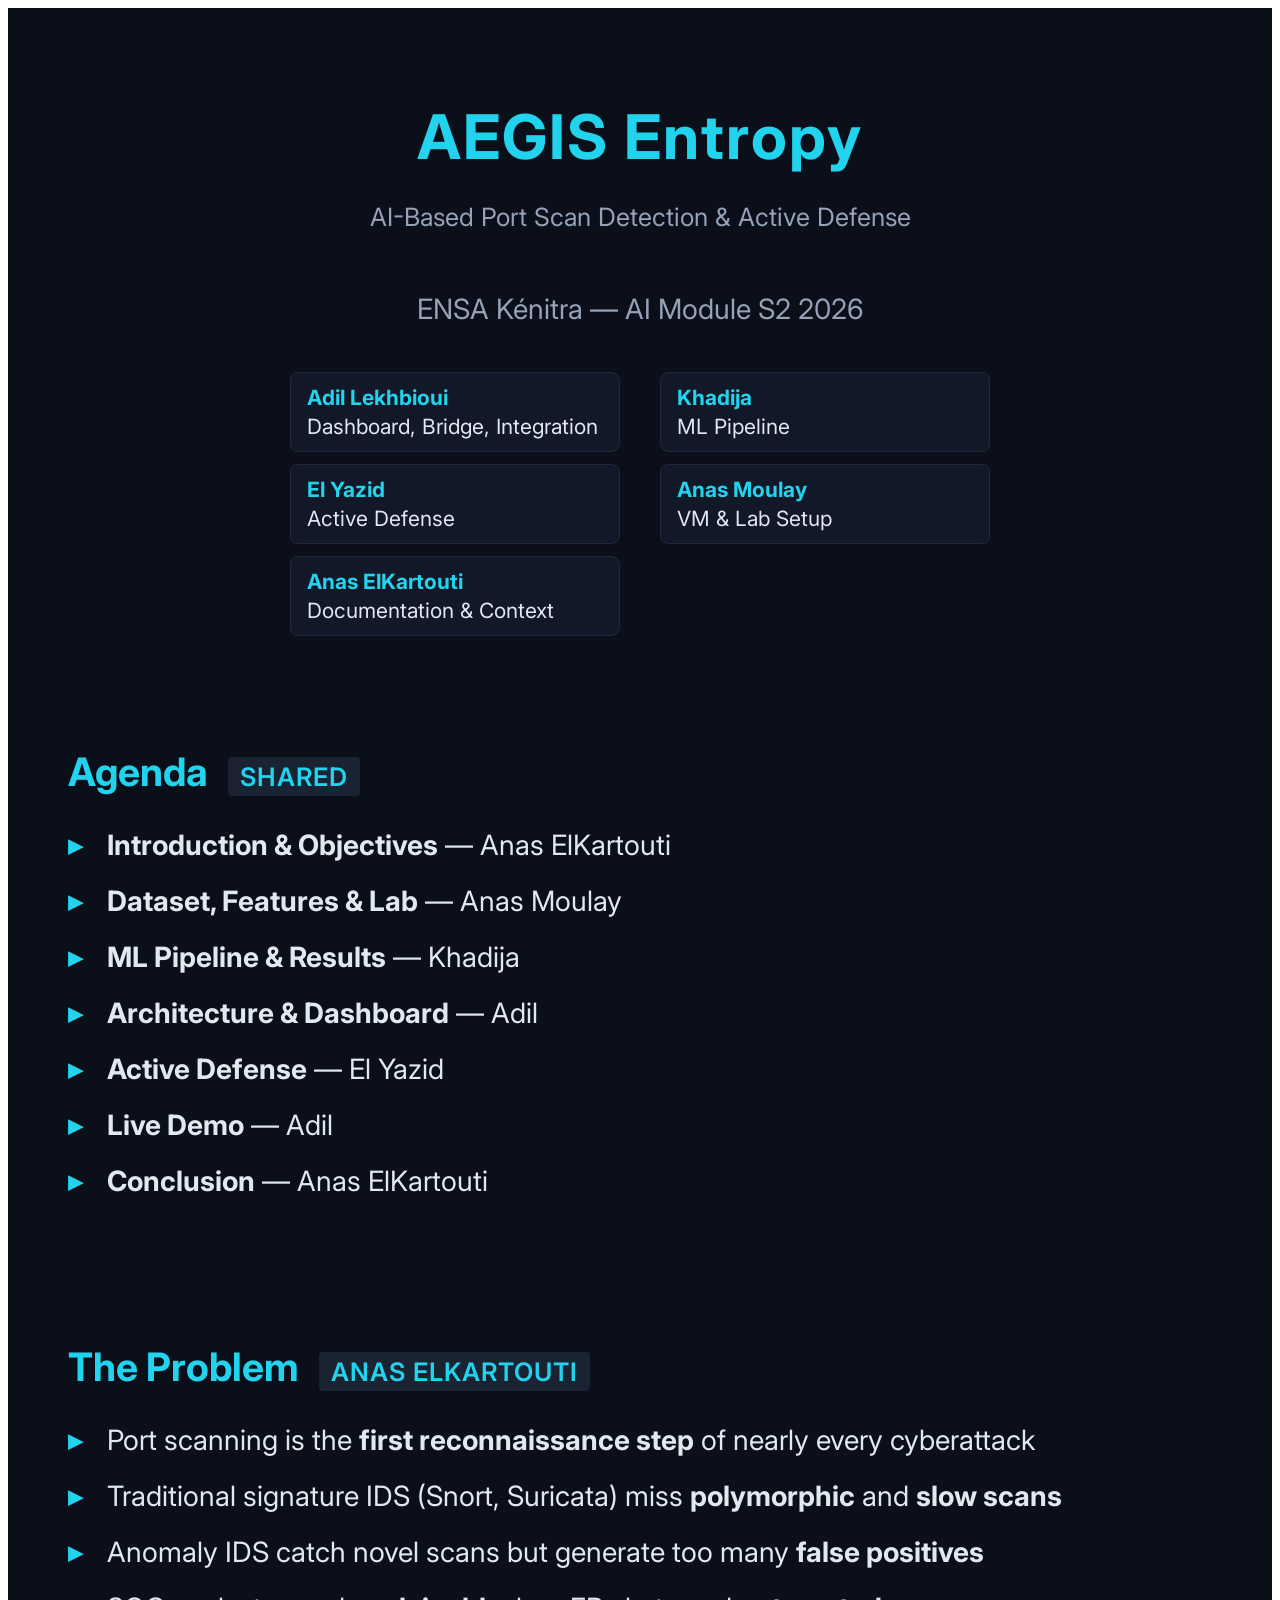
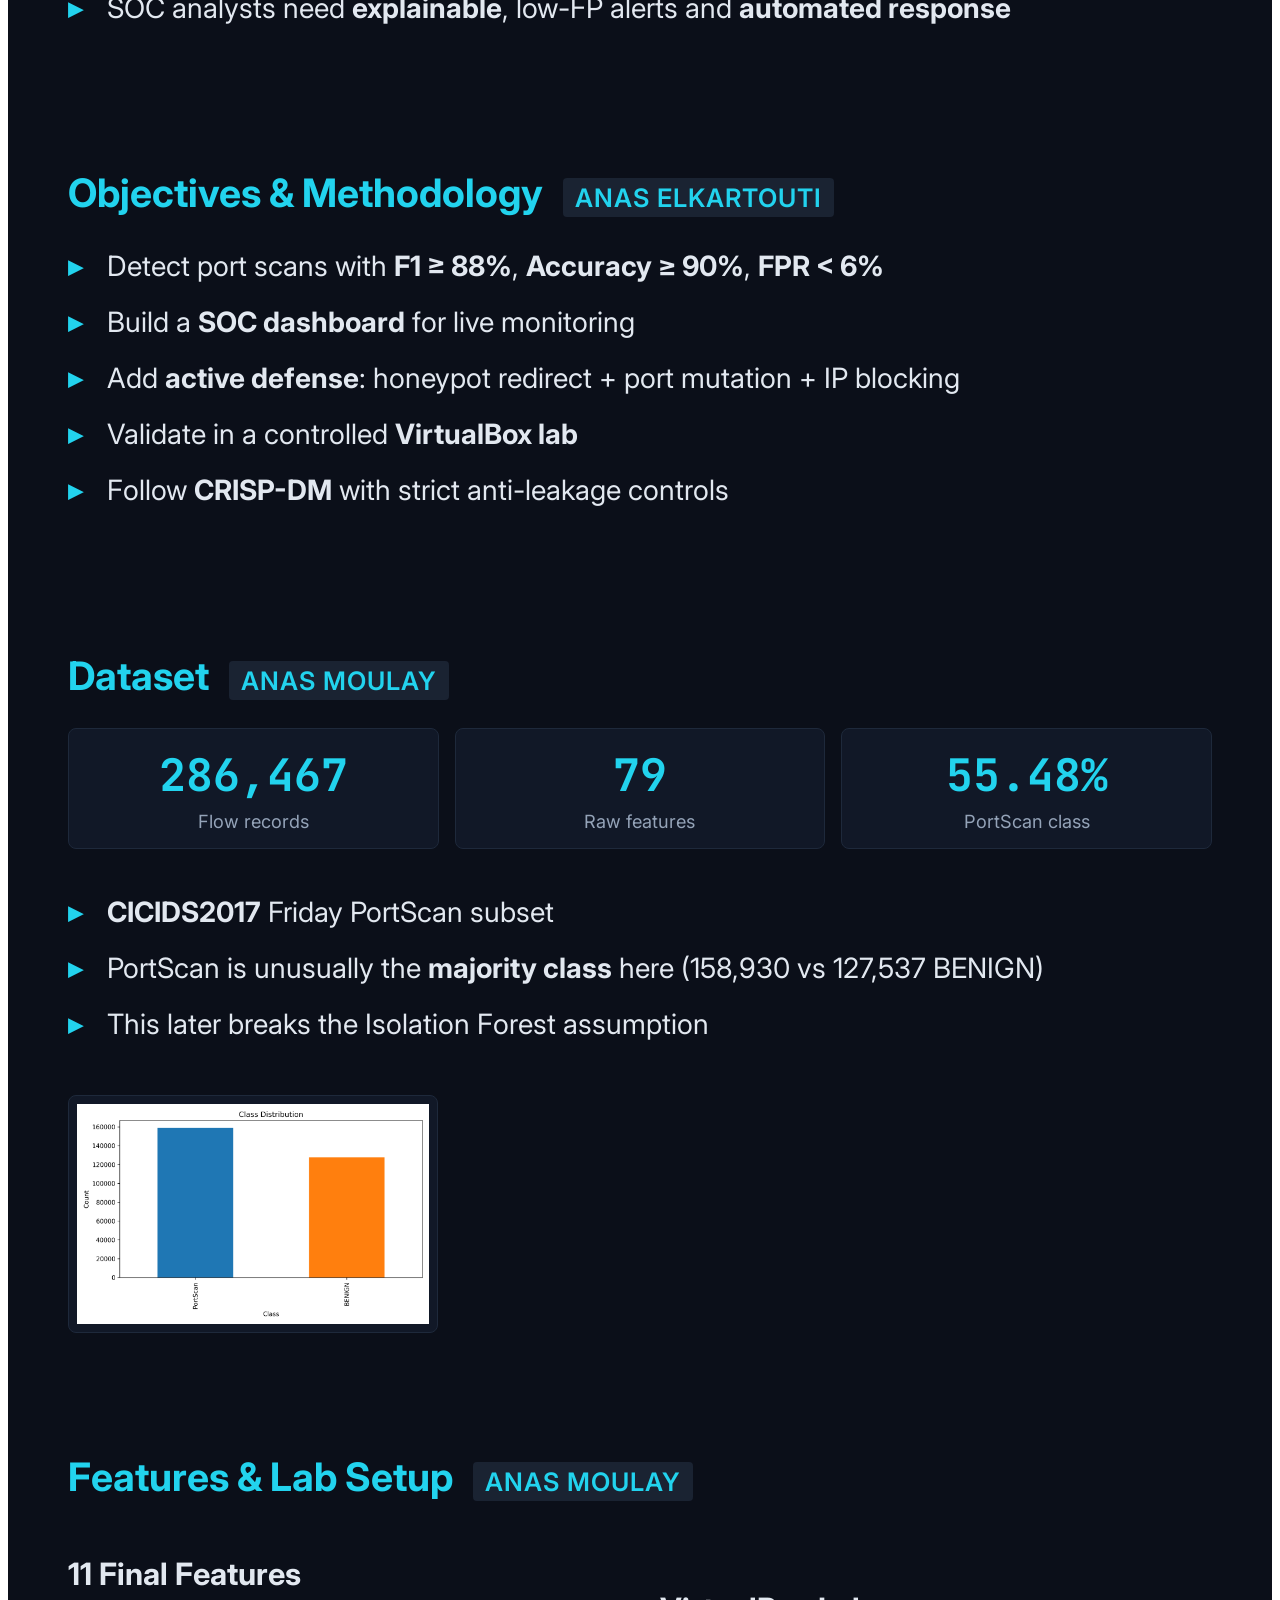
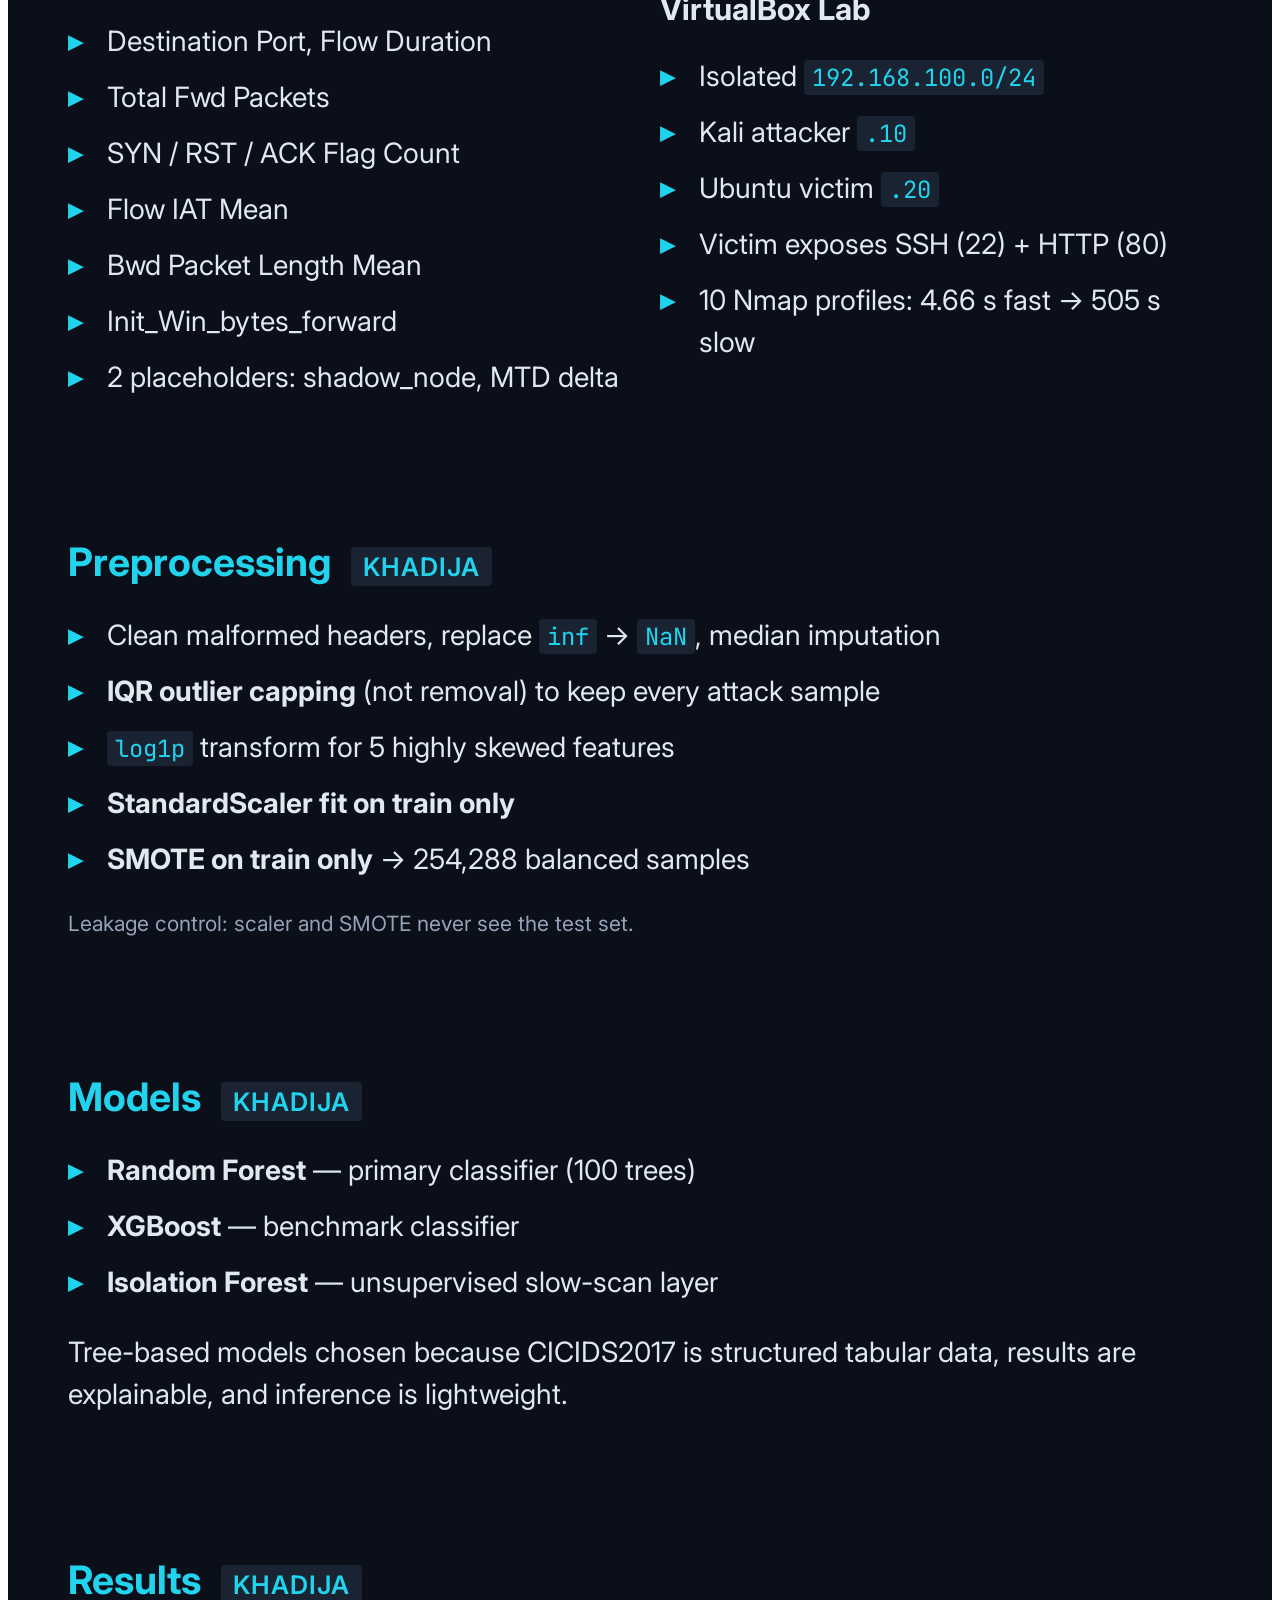
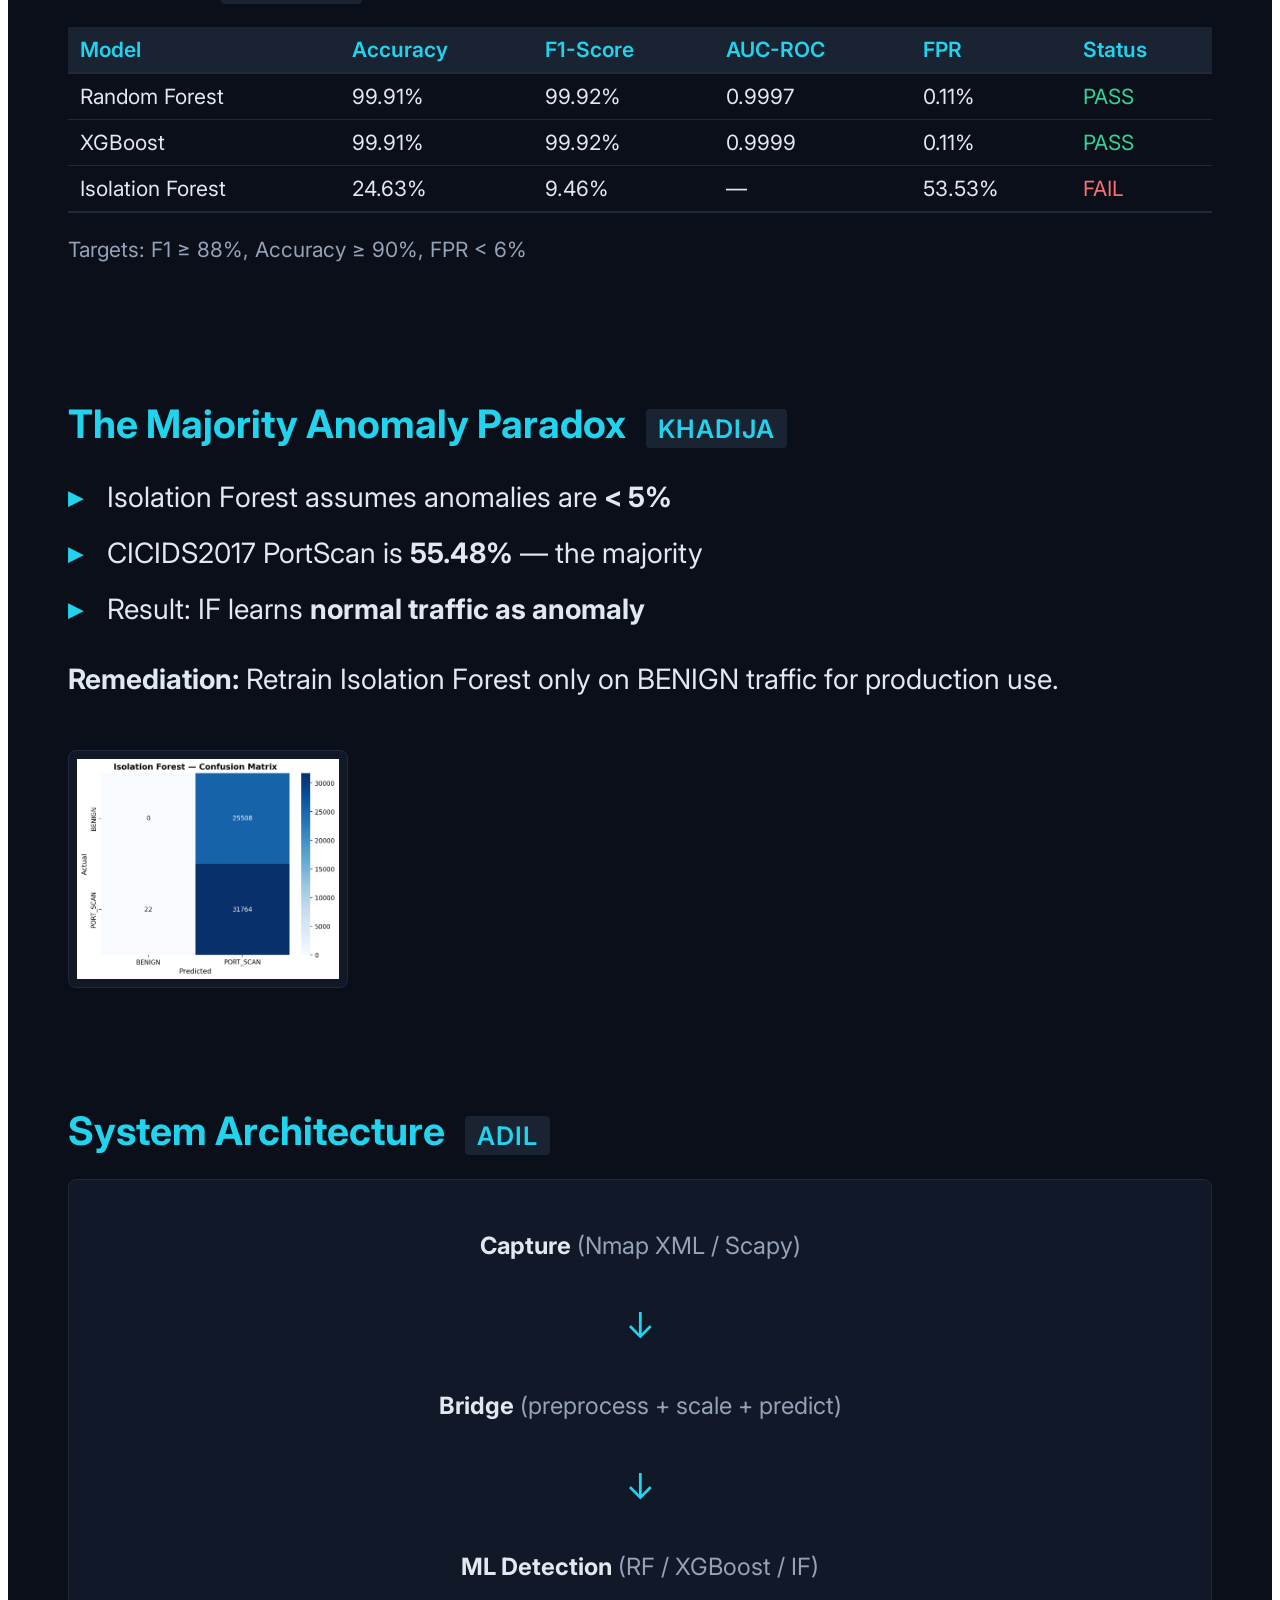
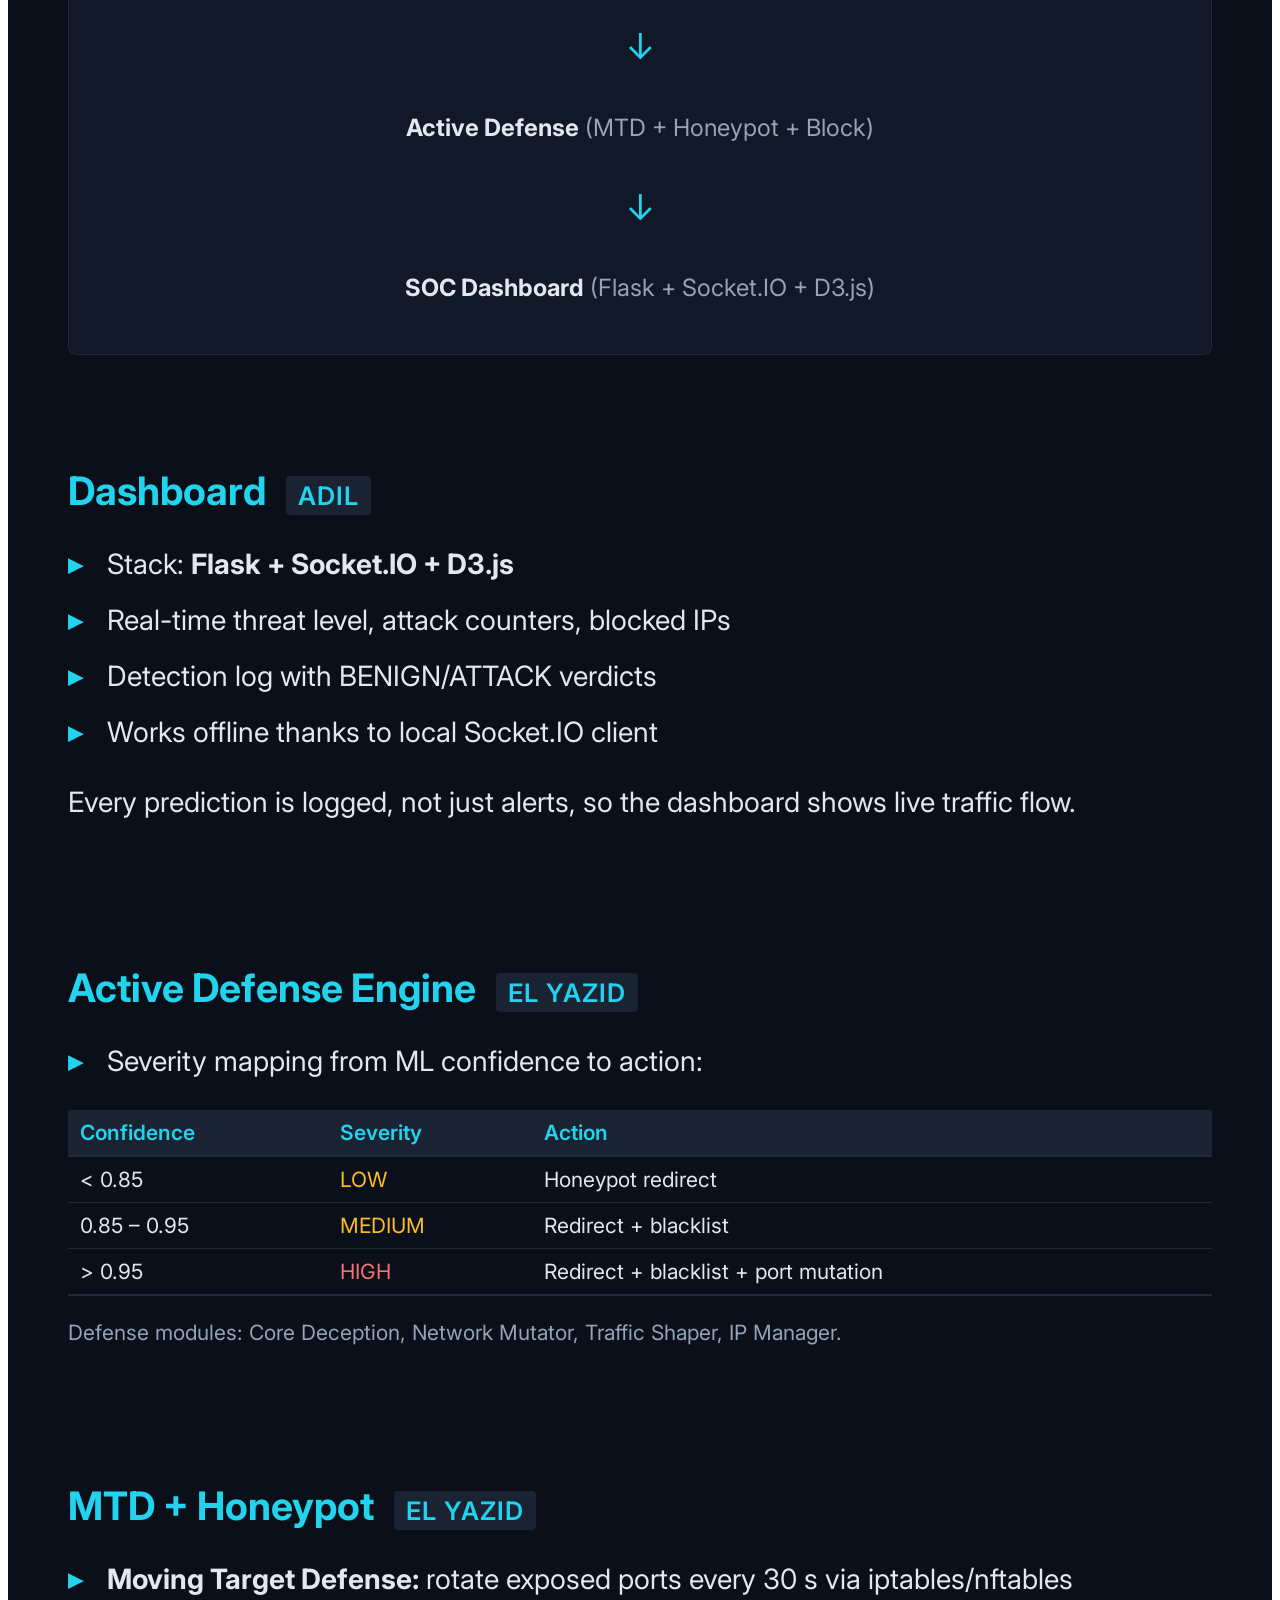
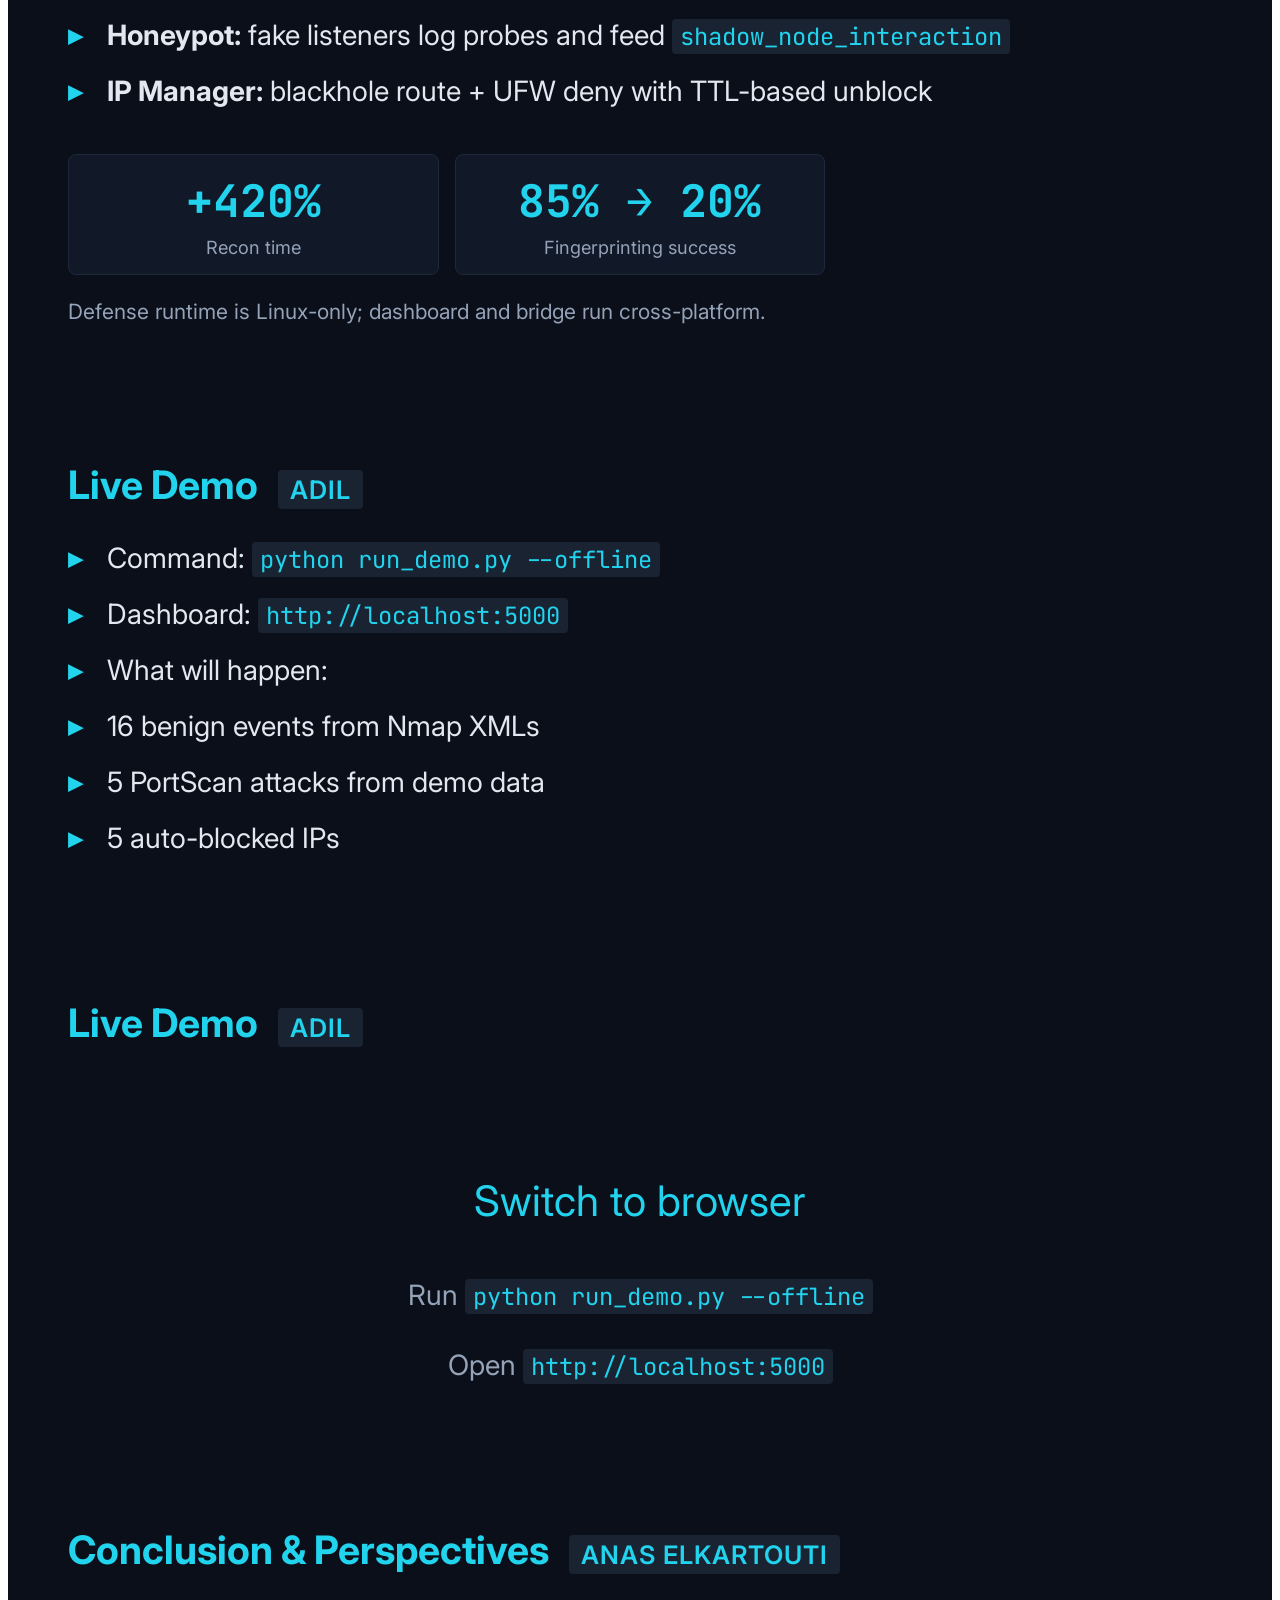
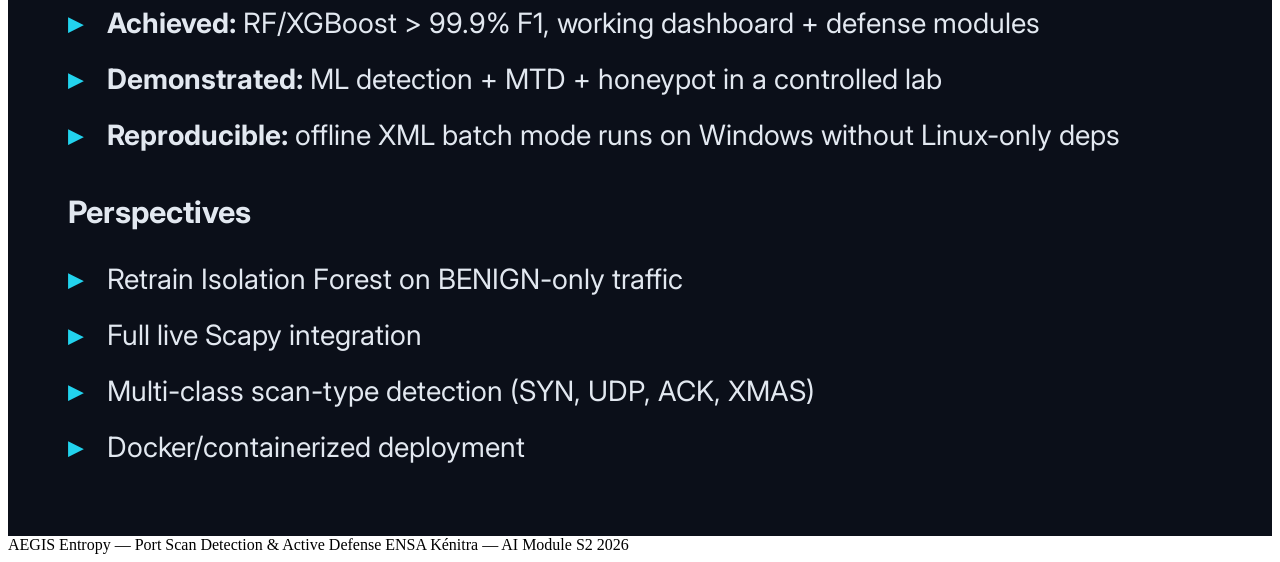
==== docs/presentation/index.html @ 8c2e57a9 "Add Reveal.js presentation deck: 17 slides, SOC theme, live demo placeholder" ====
<!DOCTYPE html>
<html lang="en">
<head>
    <meta charset="UTF-8">
    <meta name="viewport" content="width=device-width, initial-scale=1.0">
    <title>AEGIS Entropy — Presentation</title>
    <link rel="preconnect" href="https://fonts.googleapis.com">
    <link href="https://fonts.googleapis.com/css2?family=Inter:wght@300;400;500;600;700&family=JetBrains+Mono:wght@400;500;700&display=swap" rel="stylesheet">
    <link rel="stylesheet" href="css/reveal.css">
    <link rel="stylesheet" href="css/custom.css">
</head>
<body>
    <div class="reveal">
        <div class="slides">

            <!-- Slide 1: Title -->
            <section class="title-slide">
                <h1>AEGIS Entropy</h1>
                <p class="subtitle">AI-Based Port Scan Detection & Active Defense</p>
                <p class="muted">ENSA Kénitra — AI Module S2 2026</p>
                <div class="team" style="margin-top: 2em;">
                    <div><strong>Adil Lekhbioui</strong>Dashboard, Bridge, Integration</div>
                    <div><strong>Khadija</strong>ML Pipeline</div>
                    <div><strong>El Yazid</strong>Active Defense</div>
                    <div><strong>Anas Moulay</strong>VM & Lab Setup</div>
                    <div><strong>Anas ElKartouti</strong>Documentation & Context</div>
                </div>
            </section>

            <!-- Slide 2: Agenda -->
            <section>
                <h2>Agenda <span class="role-tag">Shared</span></h2>
                <ul>
                    <li><strong>Introduction & Objectives</strong> — Anas ElKartouti</li>
                    <li><strong>Dataset, Features & Lab</strong> — Anas Moulay</li>
                    <li><strong>ML Pipeline & Results</strong> — Khadija</li>
                    <li><strong>Architecture & Dashboard</strong> — Adil</li>
                    <li><strong>Active Defense</strong> — El Yazid</li>
                    <li><strong>Live Demo</strong> — Adil</li>
                    <li><strong>Conclusion</strong> — Anas ElKartouti</li>
                </ul>
            </section>

            <!-- Slide 3: The Problem -->
            <section>
                <h2>The Problem <span class="role-tag">Anas ElKartouti</span></h2>
                <ul>
                    <li>Port scanning is the <strong>first reconnaissance step</strong> of nearly every cyberattack</li>
                    <li>Traditional signature IDS (Snort, Suricata) miss <strong>polymorphic</strong> and <strong>slow scans</strong></li>
                    <li>Anomaly IDS catch novel scans but generate too many <strong>false positives</strong></li>
                    <li>SOC analysts need <strong>explainable</strong>, low-FP alerts and <strong>automated response</strong></li>
                </ul>
            </section>

            <!-- Slide 4: Objectives & Methodology -->
            <section>
                <h2>Objectives & Methodology <span class="role-tag">Anas ElKartouti</span></h2>
                <ul>
                    <li>Detect port scans with <strong>F1 ≥ 88%</strong>, <strong>Accuracy ≥ 90%</strong>, <strong>FPR < 6%</strong></li>
                    <li>Build a <strong>SOC dashboard</strong> for live monitoring</li>
                    <li>Add <strong>active defense</strong>: honeypot redirect + port mutation + IP blocking</li>
                    <li>Validate in a controlled <strong>VirtualBox lab</strong></li>
                    <li>Follow <strong>CRISP-DM</strong> with strict anti-leakage controls</li>
                </ul>
            </section>

            <!-- Slide 5: Dataset -->
            <section>
                <h2>Dataset <span class="role-tag">Anas Moulay</span></h2>
                <div class="metric-row">
                    <div class="metric"><div class="value">286,467</div><div class="label">Flow records</div></div>
                    <div class="metric"><div class="value">79</div><div class="label">Raw features</div></div>
                    <div class="metric"><div class="value">55.48%</div><div class="label">PortScan class</div></div>
                </div>
                <ul style="margin-top: 1.5em;">
                    <li><strong>CICIDS2017</strong> Friday PortScan subset</li>
                    <li>PortScan is unusually the <strong>majority class</strong> here (158,930 vs 127,537 BENIGN)</li>
                    <li>This later breaks the Isolation Forest assumption</li>
                </ul>
                <img src="assets/class_distribution.png" alt="Class distribution" style="margin-top: 0.8em; max-height: 220px;">
            </section>

            <!-- Slide 6: Features & Lab -->
            <section>
                <h2>Features & Lab Setup <span class="role-tag">Anas Moulay</span></h2>
                <div class="two-col">
                    <div>
                        <h3>11 Final Features</h3>
                        <ul>
                            <li>Destination Port, Flow Duration</li>
                            <li>Total Fwd Packets</li>
                            <li>SYN / RST / ACK Flag Count</li>
                            <li>Flow IAT Mean</li>
                            <li>Bwd Packet Length Mean</li>
                            <li>Init_Win_bytes_forward</li>
                            <li>2 placeholders: shadow_node, MTD delta</li>
                        </ul>
                    </div>
                    <div>
                        <h3>VirtualBox Lab</h3>
                        <ul>
                            <li>Isolated <code>192.168.100.0/24</code></li>
                            <li>Kali attacker <code>.10</code></li>
                            <li>Ubuntu victim <code>.20</code></li>
                            <li>Victim exposes SSH (22) + HTTP (80)</li>
                            <li>10 Nmap profiles: 4.66 s fast → 505 s slow</li>
                        </ul>
                    </div>
                </div>
            </section>

            <!-- Slide 7: Preprocessing -->
            <section>
                <h2>Preprocessing <span class="role-tag">Khadija</span></h2>
                <ul>
                    <li>Clean malformed headers, replace <code>inf</code> → <code>NaN</code>, median imputation</li>
                    <li><strong>IQR outlier capping</strong> (not removal) to keep every attack sample</li>
                    <li><code>log1p</code> transform for 5 highly skewed features</li>
                    <li><strong>StandardScaler fit on train only</strong></li>
                    <li><strong>SMOTE on train only</strong> → 254,288 balanced samples</li>
                </ul>
                <p class="muted small" style="margin-top: 1em;">Leakage control: scaler and SMOTE never see the test set.</p>
            </section>

            <!-- Slide 8: Models -->
            <section>
                <h2>Models <span class="role-tag">Khadija</span></h2>
                <ul>
                    <li><strong>Random Forest</strong> — primary classifier (100 trees)</li>
                    <li><strong>XGBoost</strong> — benchmark classifier</li>
                    <li><strong>Isolation Forest</strong> — unsupervised slow-scan layer</li>
                </ul>
                <p style="margin-top: 1em;">Tree-based models chosen because CICIDS2017 is structured tabular data, results are explainable, and inference is lightweight.</p>
            </section>

            <!-- Slide 9: Results -->
            <section>
                <h2>Results <span class="role-tag">Khadija</span></h2>
                <table>
                    <thead>
                        <tr><th>Model</th><th>Accuracy</th><th>F1-Score</th><th>AUC-ROC</th><th>FPR</th><th>Status</th></tr>
                    </thead>
                    <tbody>
                        <tr><td>Random Forest</td><td>99.91%</td><td>99.92%</td><td>0.9997</td><td>0.11%</td><td class="success">PASS</td></tr>
                        <tr><td>XGBoost</td><td>99.91%</td><td>99.92%</td><td>0.9999</td><td>0.11%</td><td class="success">PASS</td></tr>
                        <tr><td>Isolation Forest</td><td>24.63%</td><td>9.46%</td><td>—</td><td>53.53%</td><td class="danger">FAIL</td></tr>
                    </tbody>
                </table>
                <p class="small muted" style="margin-top: 1em;">Targets: F1 ≥ 88%, Accuracy ≥ 90%, FPR < 6%</p>
            </section>

            <!-- Slide 10: Majority Anomaly Paradox -->
            <section>
                <h2>The Majority Anomaly Paradox <span class="role-tag">Khadija</span></h2>
                <ul>
                    <li>Isolation Forest assumes anomalies are <strong>&lt; 5%</strong></li>
                    <li>CICIDS2017 PortScan is <strong>55.48%</strong> — the majority</li>
                    <li>Result: IF learns <strong>normal traffic as anomaly</strong></li>
                </ul>
                <p style="margin-top: 1em;"><strong>Remediation:</strong> Retrain Isolation Forest only on BENIGN traffic for production use.</p>
                <img src="assets/confusion_matrix_isolation_forest.png" alt="Isolation Forest confusion matrix" style="margin-top: 0.8em; max-height: 220px;">
            </section>

            <!-- Slide 11: System Architecture -->
            <section>
                <h2>System Architecture <span class="role-tag">Adil</span></h2>
                <div style="background: var(--surface); border: 1px solid var(--border); border-radius: 8px; padding: 24px; text-align: center; font-size: 0.85em;">
                    <p><strong>Capture</strong> <span class="muted">(Nmap XML / Scapy)</span></p>
                    <p style="font-size: 1.5em; color: var(--cyan);">↓</p>
                    <p><strong>Bridge</strong> <span class="muted">(preprocess + scale + predict)</span></p>
                    <p style="font-size: 1.5em; color: var(--cyan);">↓</p>
                    <p><strong>ML Detection</strong> <span class="muted">(RF / XGBoost / IF)</span></p>
                    <p style="font-size: 1.5em; color: var(--cyan);">↓</p>
                    <p><strong>Active Defense</strong> <span class="muted">(MTD + Honeypot + Block)</span></p>
                    <p style="font-size: 1.5em; color: var(--cyan);">↓</p>
                    <p><strong>SOC Dashboard</strong> <span class="muted">(Flask + Socket.IO + D3.js)</span></p>
                </div>
            </section>

            <!-- Slide 12: Dashboard -->
            <section>
                <h2>Dashboard <span class="role-tag">Adil</span></h2>
                <ul>
                    <li>Stack: <strong>Flask + Socket.IO + D3.js</strong></li>
                    <li>Real-time threat level, attack counters, blocked IPs</li>
                    <li>Detection log with BENIGN/ATTACK verdicts</li>
                    <li>Works offline thanks to local Socket.IO client</li>
                </ul>
                <p style="margin-top: 1em;">Every prediction is logged, not just alerts, so the dashboard shows live traffic flow.</p>
            </section>

            <!-- Slide 13: Active Defense -->
            <section>
                <h2>Active Defense Engine <span class="role-tag">El Yazid</span></h2>
                <ul>
                    <li>Severity mapping from ML confidence to action:</li>
                </ul>
                <table>
                    <thead>
                        <tr><th>Confidence</th><th>Severity</th><th>Action</th></tr>
                    </thead>
                    <tbody>
                        <tr><td>&lt; 0.85</td><td class="warning">LOW</td><td>Honeypot redirect</td></tr>
                        <tr><td>0.85 – 0.95</td><td class="warning">MEDIUM</td><td>Redirect + blacklist</td></tr>
                        <tr><td>&gt; 0.95</td><td class="danger">HIGH</td><td>Redirect + blacklist + port mutation</td></tr>
                    </tbody>
                </table>
                <p class="small muted" style="margin-top: 1em;">Defense modules: Core Deception, Network Mutator, Traffic Shaper, IP Manager.</p>
            </section>

            <!-- Slide 14: MTD + Honeypot -->
            <section>
                <h2>MTD + Honeypot <span class="role-tag">El Yazid</span></h2>
                <ul>
                    <li><strong>Moving Target Defense:</strong> rotate exposed ports every 30 s via iptables/nftables</li>
                    <li><strong>Honeypot:</strong> fake listeners log probes and feed <code>shadow_node_interaction</code></li>
                    <li><strong>IP Manager:</strong> blackhole route + UFW deny with TTL-based unblock</li>
                </ul>
                <div class="metric-row" style="margin-top: 1.5em;">
                    <div class="metric"><div class="value">+420%</div><div class="label">Recon time</div></div>
                    <div class="metric"><div class="value">85% → 20%</div><div class="label">Fingerprinting success</div></div>
                </div>
                <p class="small muted" style="margin-top: 1em;">Defense runtime is Linux-only; dashboard and bridge run cross-platform.</p>
            </section>

            <!-- Slide 15: Demo Intro -->
            <section>
                <h2>Live Demo <span class="role-tag">Adil</span></h2>
                <ul>
                    <li>Command: <code>python run_demo.py --offline</code></li>
                    <li>Dashboard: <code>http://localhost:5000</code></li>
                    <li>What will happen:</li>
                    <ul>
                        <li>16 benign events from Nmap XMLs</li>
                        <li>5 PortScan attacks from demo data</li>
                        <li>5 auto-blocked IPs</li>
                    </ul>
                </ul>
            </section>

            <!-- Slide 16: Live Demo (placeholder) -->
            <section>
                <h2>Live Demo <span class="role-tag">Adil</span></h2>
                <div class="center" style="text-align: center; padding-top: 2em;">
                    <p style="font-size: 1.5em; color: var(--cyan);">Switch to browser</p>
                    <p class="muted">Run <code>python run_demo.py --offline</code></p>
                    <p class="muted">Open <code>http://localhost:5000</code></p>
                </div>
            </section>

            <!-- Slide 17: Conclusion -->
            <section>
                <h2>Conclusion & Perspectives <span class="role-tag">Anas ElKartouti</span></h2>
                <ul>
                    <li><strong>Achieved:</strong> RF/XGBoost > 99.9% F1, working dashboard + defense modules</li>
                    <li><strong>Demonstrated:</strong> ML detection + MTD + honeypot in a controlled lab</li>
                    <li><strong>Reproducible:</strong> offline XML batch mode runs on Windows without Linux-only deps</li>
                </ul>
                <h3 style="margin-top: 1.2em;">Perspectives</h3>
                <ul>
                    <li>Retrain Isolation Forest on BENIGN-only traffic</li>
                    <li>Full live Scapy integration</li>
                    <li>Multi-class scan-type detection (SYN, UDP, ACK, XMAS)</li>
                    <li>Docker/containerized deployment</li>
                </ul>
            </section>

        </div>
    </div>

    <div class="footer-bar">
        <span>AEGIS Entropy — Port Scan Detection & Active Defense</span>
        <span>ENSA Kénitra — AI Module S2 2026</span>
    </div>

    <script src="js/reveal.js"></script>
    <script>
        Reveal.initialize({
            hash: true,
            slideNumber: 'c/t',
            transition: 'slide',
            center: false,
            width: 1280,
            height: 720,
            margin: 0.04,
            progress: true,
            controls: true,
        });
    </script>
</body>
</html>
---- docs/presentation/css/custom.css ----
:root {
    --bg: #0b0f19;
    --surface: #111827;
    --surface2: #1a2332;
    --border: #1e293b;
    --text: #e2e8f0;
    --dim: #94a3b8;
    --cyan: #22d3ee;
    --green: #34d399;
    --red: #f87171;
    --amber: #fbbf24;
    --purple: #a78bfa;
}

.reveal {
    font-family: 'Inter', -apple-system, BlinkMacSystemFont, 'Segoe UI', sans-serif;
    font-size: 28px;
    font-weight: 400;
    color: var(--text);
    background: var(--bg);
}

.reveal .slides {
    text-align: left;
}

.reveal .slides section {
    padding: 40px 60px;
    height: 100%;
    box-sizing: border-box;
}

.reveal h1, .reveal h2, .reveal h3, .reveal h4 {
    font-family: 'Inter', -apple-system, BlinkMacSystemFont, 'Segoe UI', sans-serif;
    color: var(--cyan);
    text-transform: none;
    letter-spacing: 0;
    font-weight: 700;
    margin-bottom: 0.6em;
}

.reveal h1 { font-size: 1.8em; }
.reveal h2 { font-size: 1.4em; }
.reveal h3 { font-size: 1.1em; color: var(--text); }

.reveal p, .reveal li {
    color: var(--text);
    line-height: 1.5;
}

.reveal ul {
    list-style: none;
    padding-left: 0;
}

.reveal ul li {
    position: relative;
    padding-left: 1.4em;
    margin-bottom: 0.5em;
}

.reveal ul li::before {
    content: '▸';
    position: absolute;
    left: 0;
    color: var(--cyan);
    font-weight: 700;
}

.reveal a {
    color: var(--cyan);
    text-decoration: none;
}

.reveal a:hover {
    text-decoration: underline;
}

.reveal table {
    width: 100%;
    border-collapse: collapse;
    font-size: 0.75em;
    margin-top: 1em;
}

.reveal table th {
    background: var(--surface2);
    color: var(--cyan);
    padding: 10px 12px;
    text-align: left;
    border-bottom: 2px solid var(--border);
    font-weight: 600;
}

.reveal table td {
    padding: 10px 12px;
    border-bottom: 1px solid var(--border);
}

.reveal table tr:last-child td {
    border-bottom: 2px solid var(--border);
}

.reveal code {
    font-family: 'JetBrains Mono', 'Fira Code', monospace;
    background: var(--surface2);
    color: var(--cyan);
    padding: 2px 8px;
    border-radius: 4px;
    font-size: 0.85em;
}

.reveal pre {
    background: var(--surface);
    border: 1px solid var(--border);
    border-radius: 8px;
    padding: 16px;
    box-shadow: none;
    font-size: 0.7em;
}

.reveal pre code {
    background: transparent;
    padding: 0;
}

.reveal .center {
    text-align: center;
}

.reveal .center .slides section {
    text-align: center;
}

.reveal .highlight {
    color: var(--cyan);
}

.reveal .success { color: var(--green); }
.reveal .danger { color: var(--red); }
.reveal .warning { color: var(--amber); }
.reveal .muted { color: var(--dim); }

.reveal .small {
    font-size: 0.75em;
}

.reveal .role-tag {
    display: inline-block;
    background: var(--surface2);
    color: var(--cyan);
    padding: 4px 12px;
    border-radius: 4px;
    font-size: 0.65em;
    font-weight: 600;
    margin-left: 12px;
    text-transform: uppercase;
    letter-spacing: 1px;
}

.reveal .title-slide {
    text-align: center;
}

.reveal .title-slide h1 {
    font-size: 2.2em;
    margin-bottom: 0.3em;
    letter-spacing: 2px;
}

.reveal .title-slide .subtitle {
    color: var(--dim);
    font-size: 0.9em;
    margin-bottom: 2em;
}

.reveal .title-slide .team {
    display: grid;
    grid-template-columns: repeat(2, 1fr);
    gap: 12px 40px;
    max-width: 700px;
    margin: 0 auto;
    text-align: left;
    font-size: 0.75em;
}

.reveal .title-slide .team div {
    background: var(--surface);
    padding: 12px 16px;
    border-radius: 8px;
    border: 1px solid var(--border);
}

.reveal .title-slide .team strong {
    color: var(--cyan);
    display: block;
    margin-bottom: 4px;
}

.reveal .footer-bar {
    position: fixed;
    bottom: 0;
    left: 0;
    width: 100%;
    display: flex;
    justify-content: space-between;
    padding: 12px 40px;
    font-size: 0.55em;
    color: var(--dim);
    background: var(--bg);
    border-top: 1px solid var(--border);
    z-index: 10;
}

.reveal .progress {
    background: var(--surface);
    height: 4px;
}

.reveal .progress span {
    background: var(--cyan);
}

.reveal .controls {
    color: var(--cyan);
}

.reveal section img {
    border: 1px solid var(--border);
    border-radius: 8px;
    max-height: 360px;
    background: var(--surface);
    padding: 8px;
}

.reveal .two-col {
    display: grid;
    grid-template-columns: 1fr 1fr;
    gap: 40px;
    align-items: center;
}

.reveal .metric-row {
    display: grid;
    grid-template-columns: repeat(3, 1fr);
    gap: 16px;
    margin-top: 1em;
}

.reveal .metric {
    background: var(--surface);
    border: 1px solid var(--border);
    border-radius: 8px;
    padding: 16px;
    text-align: center;
}

.reveal .metric .value {
    font-size: 1.6em;
    font-weight: 700;
    color: var(--cyan);
    font-family: 'JetBrains Mono', monospace;
}

.reveal .metric .label {
    font-size: 0.65em;
    color: var(--dim);
    margin-top: 6px;
}
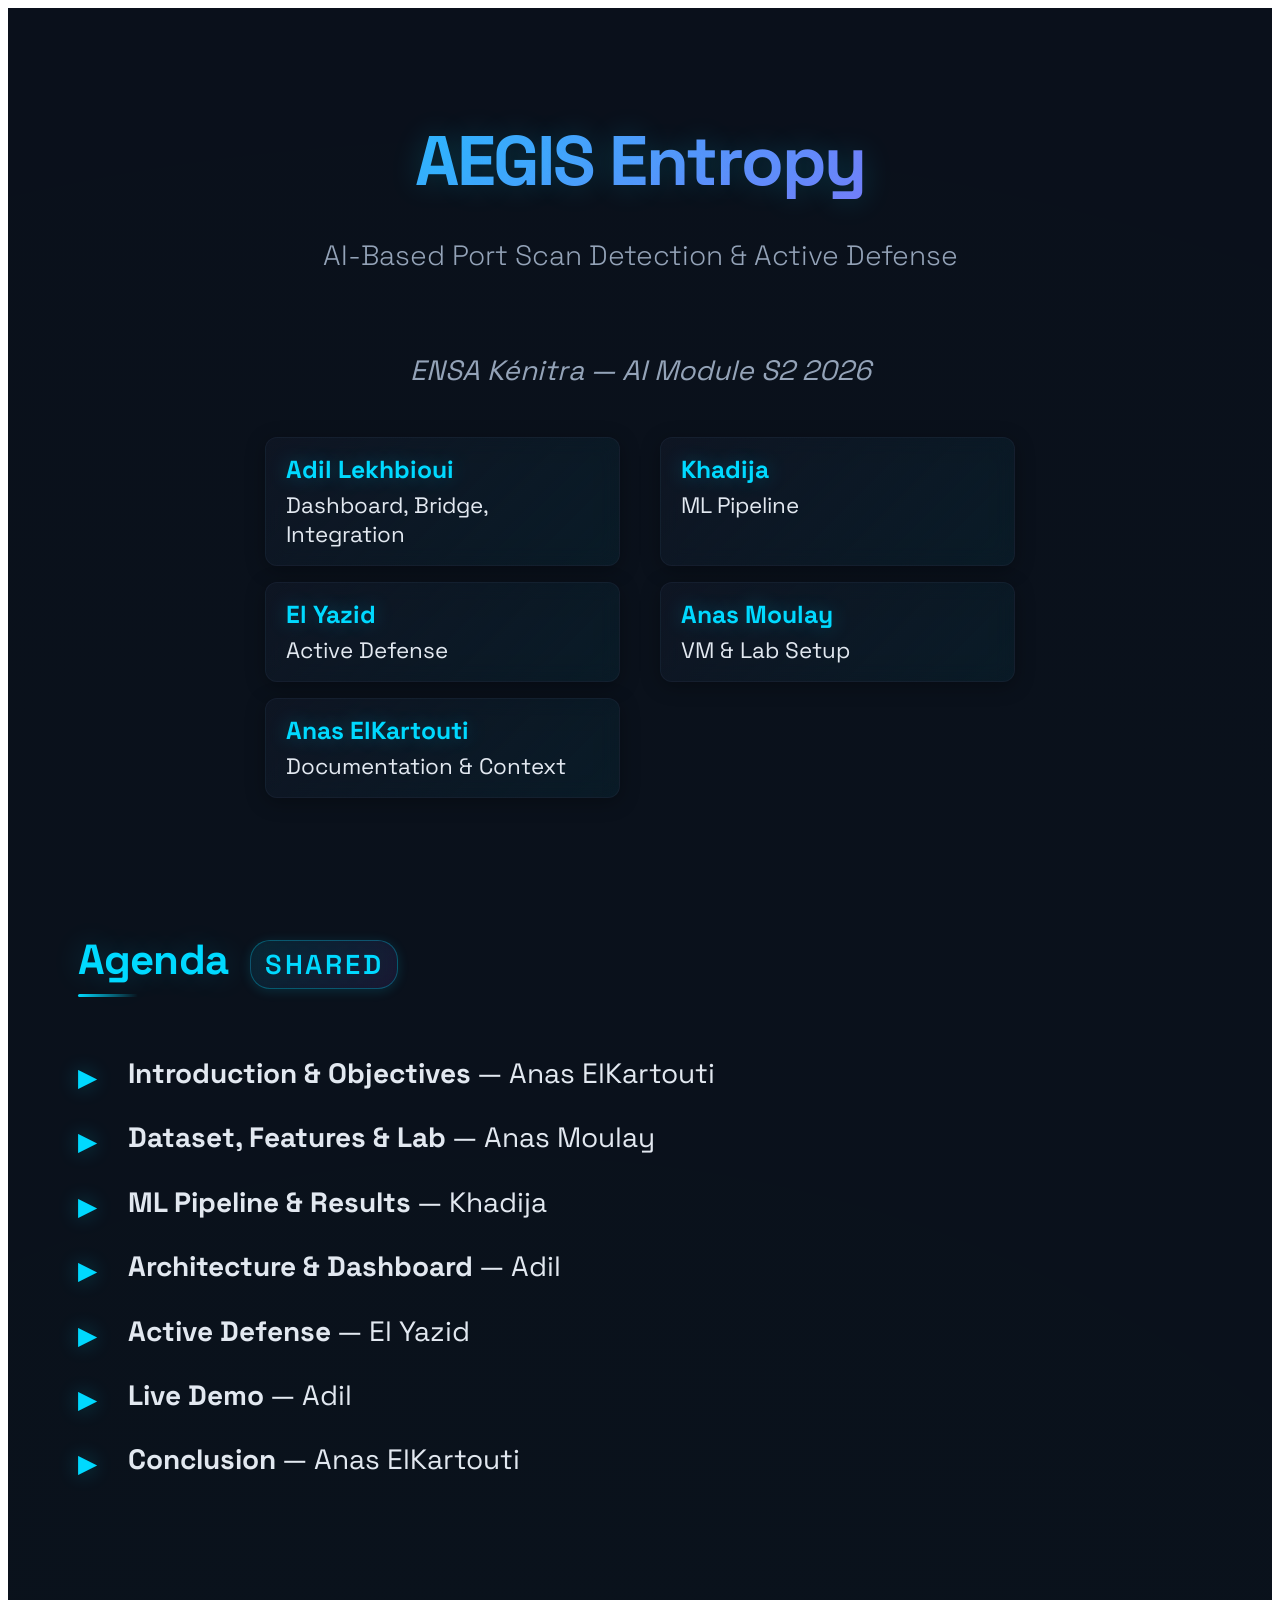
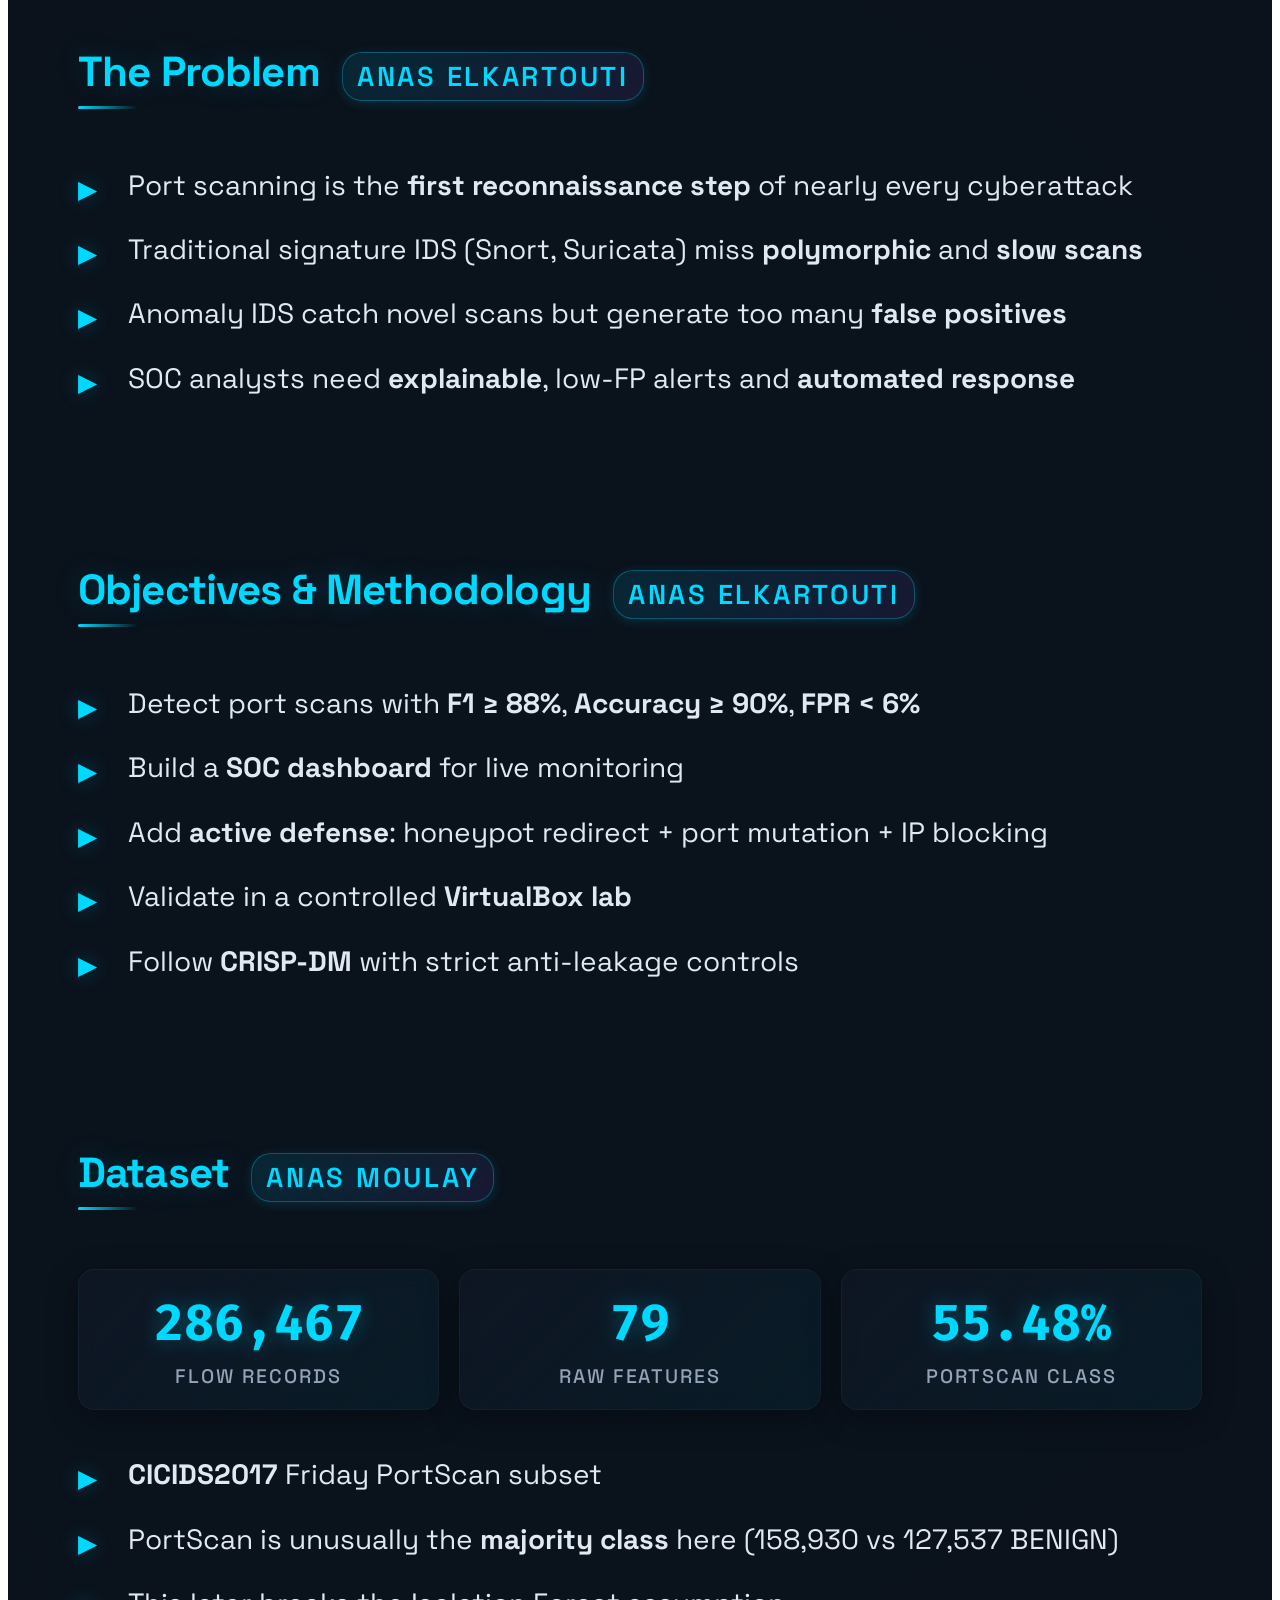
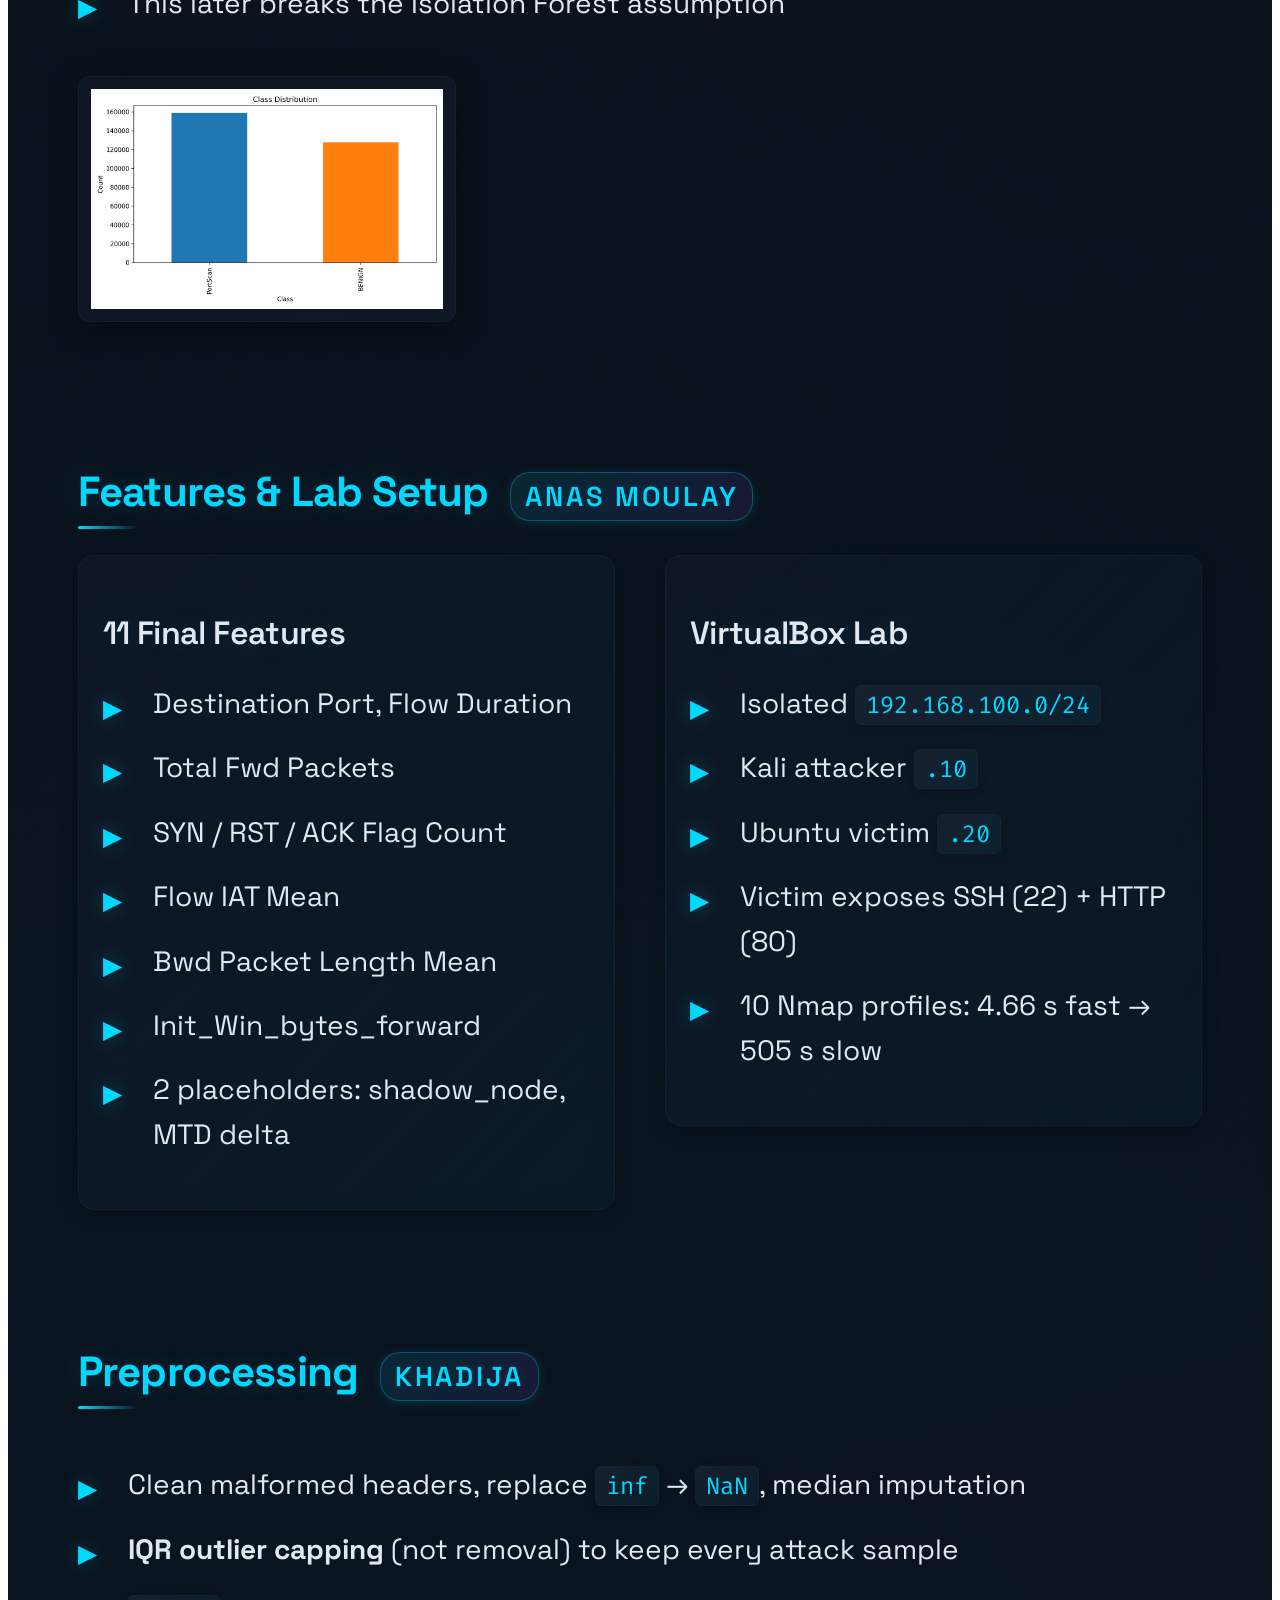
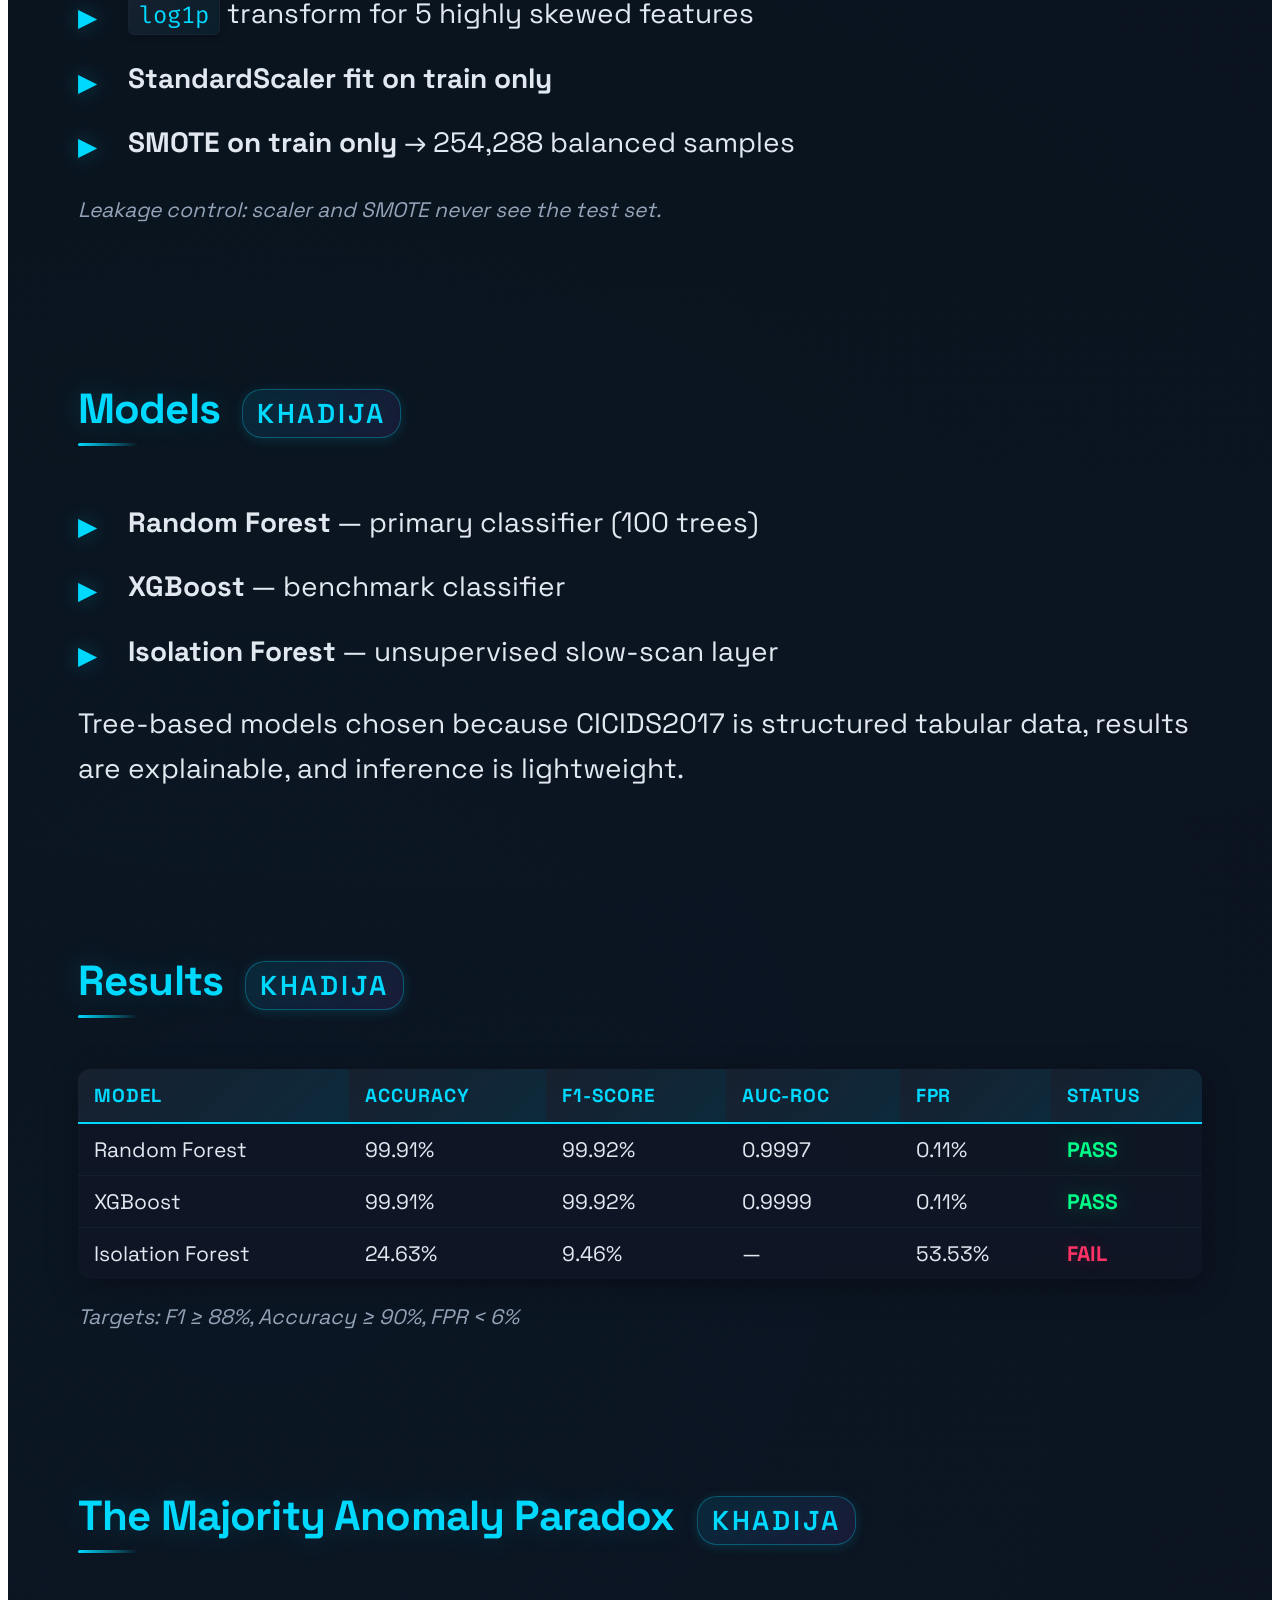
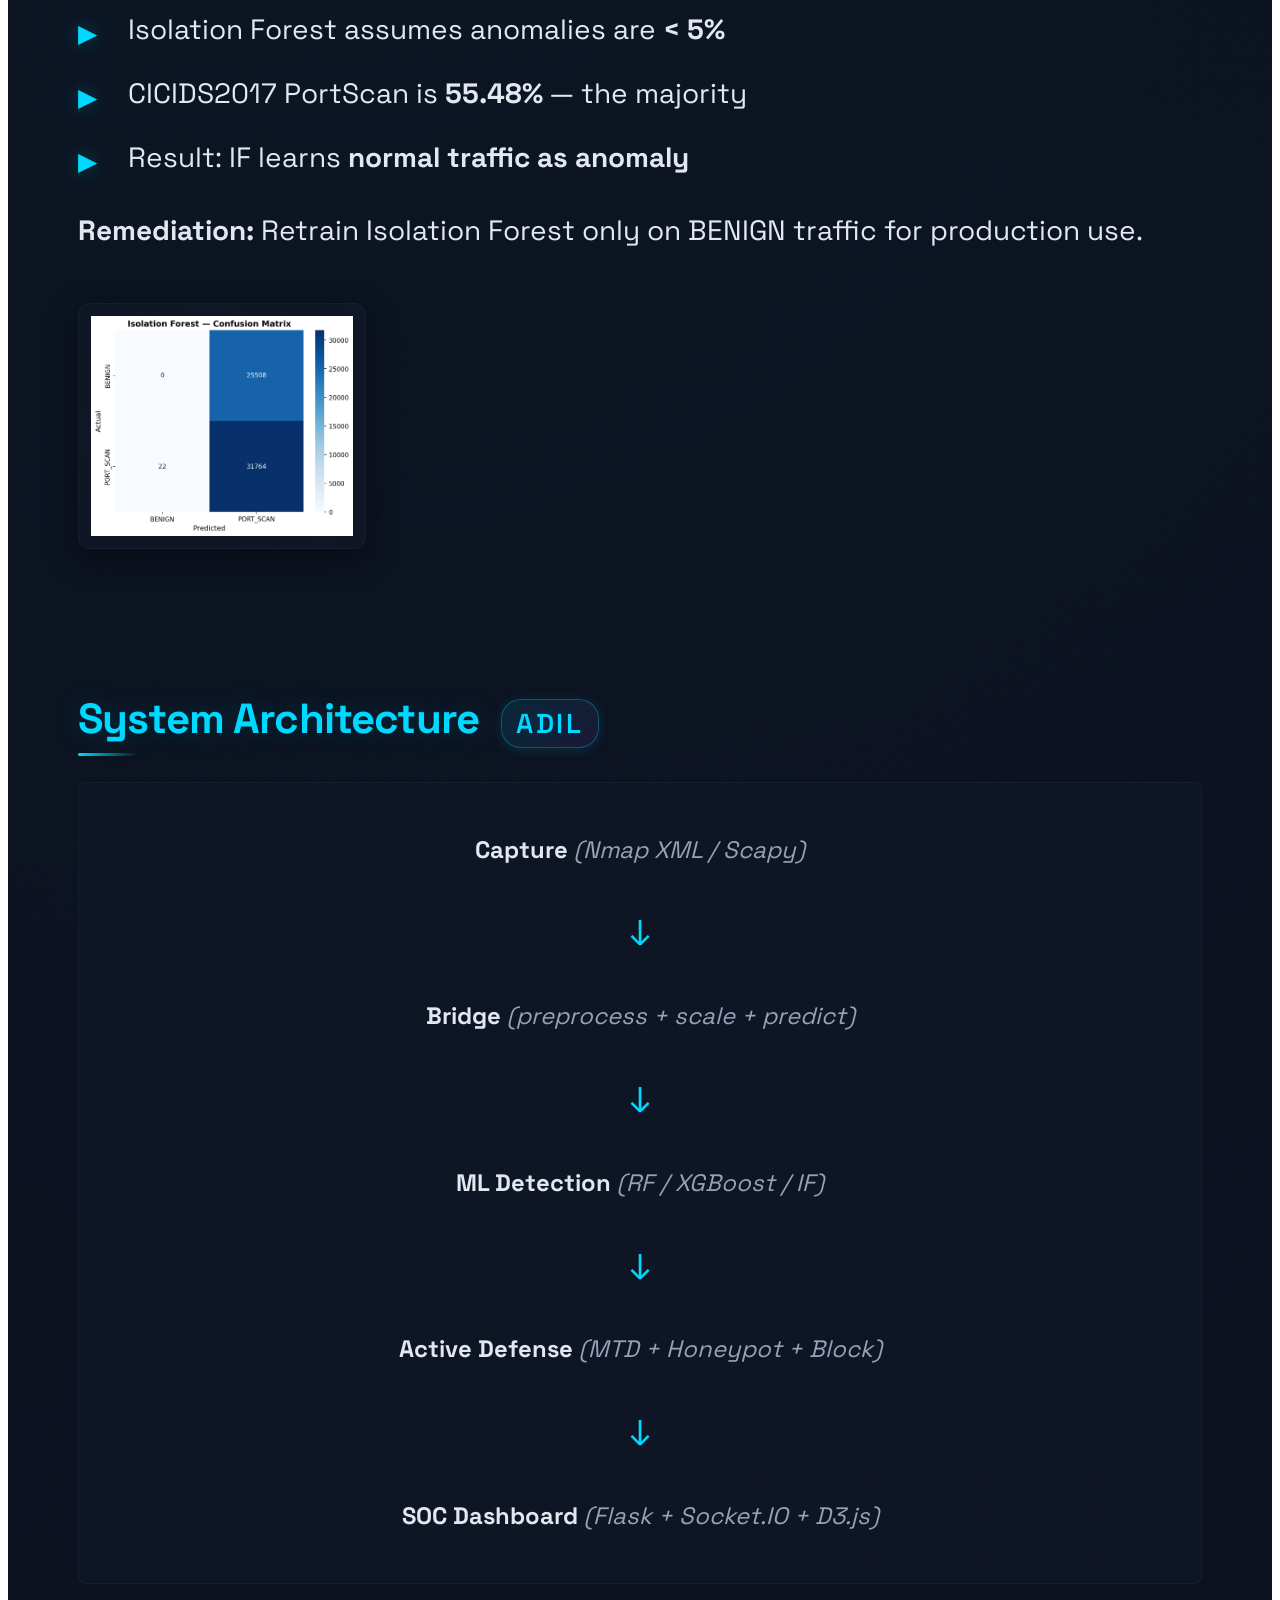
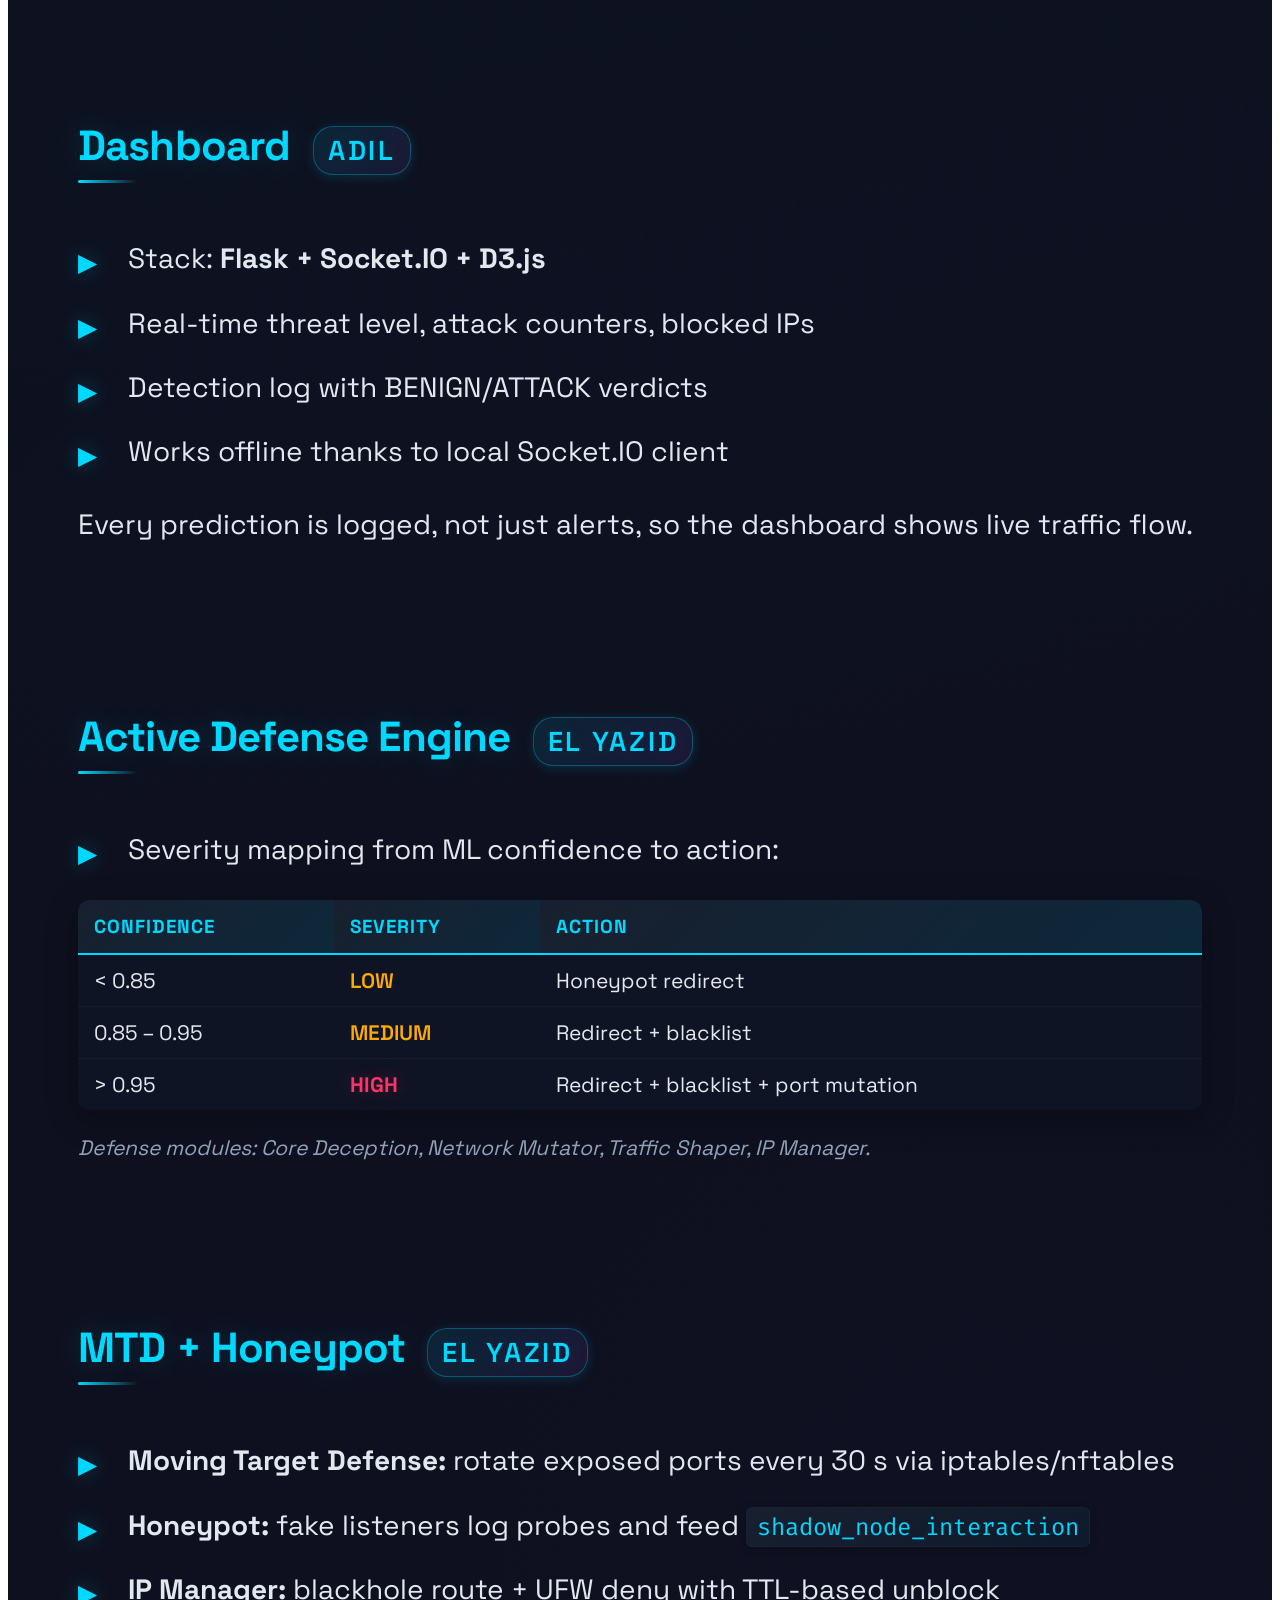
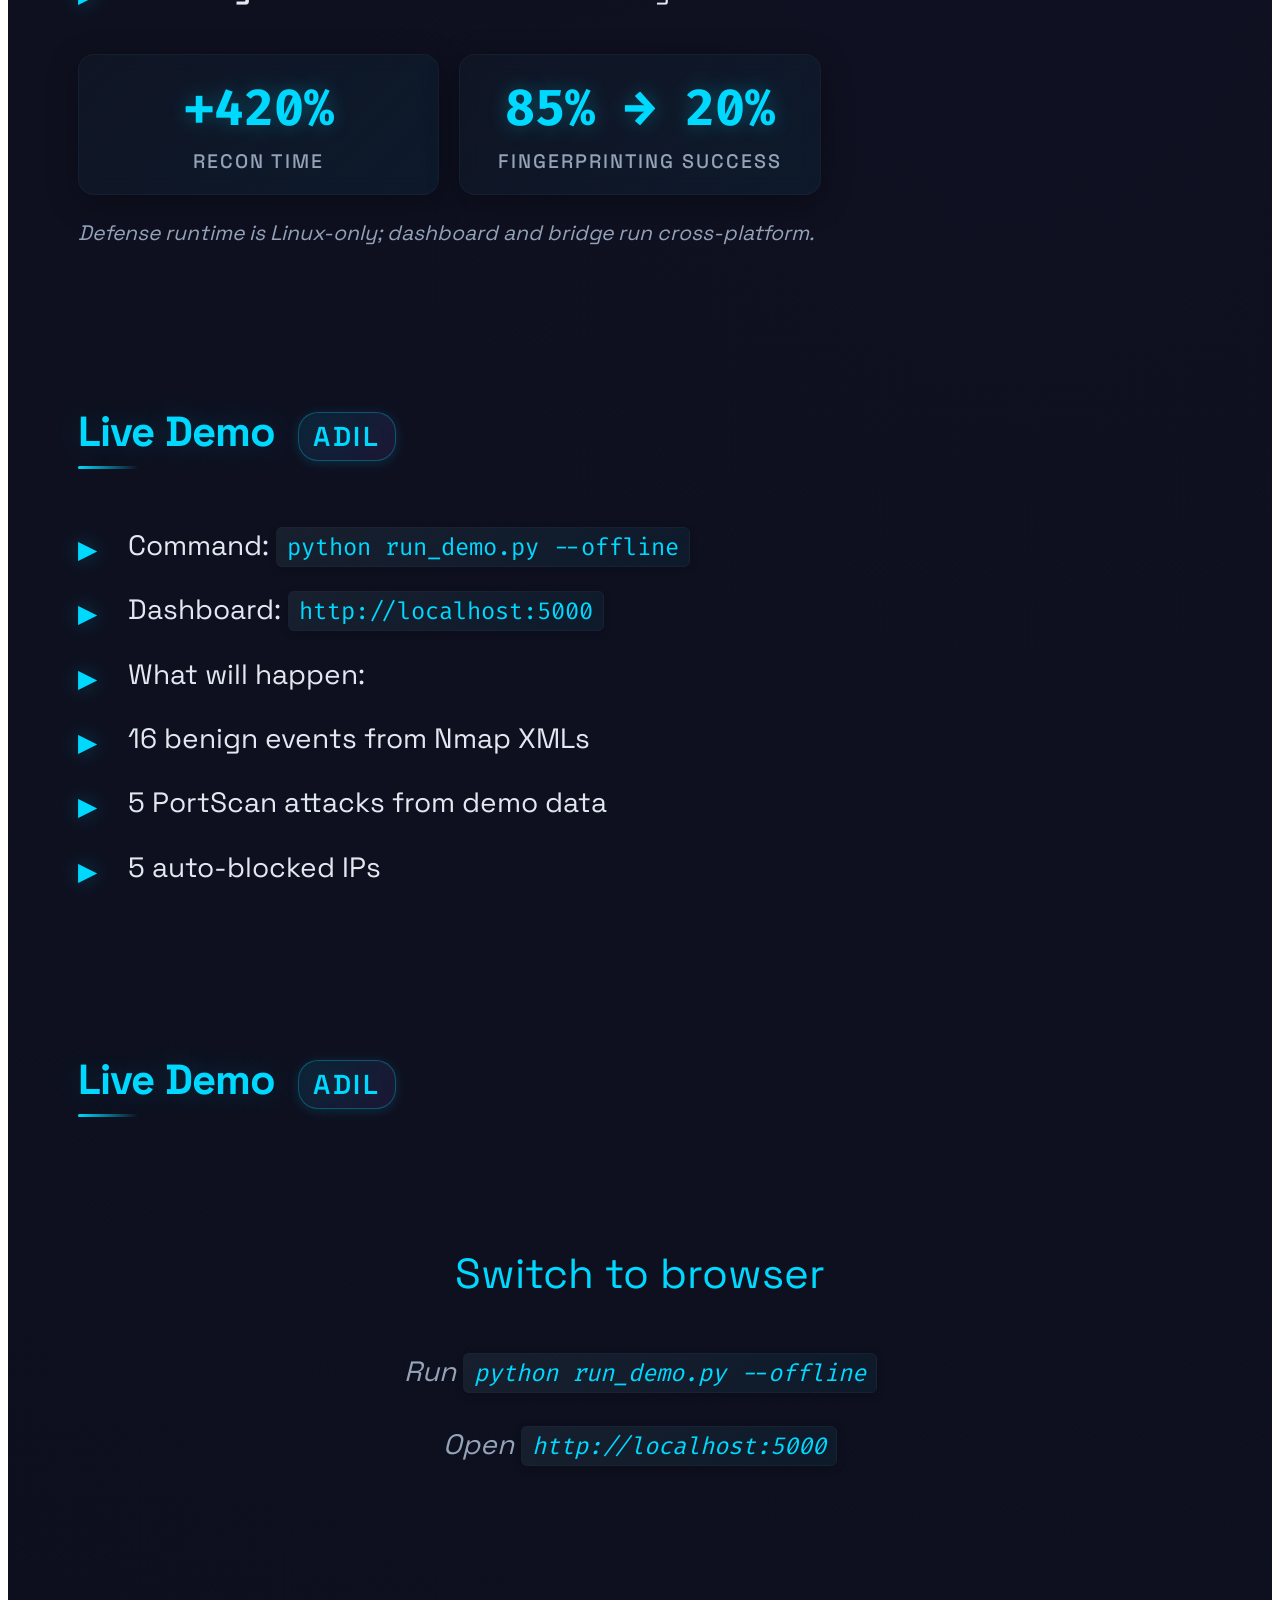
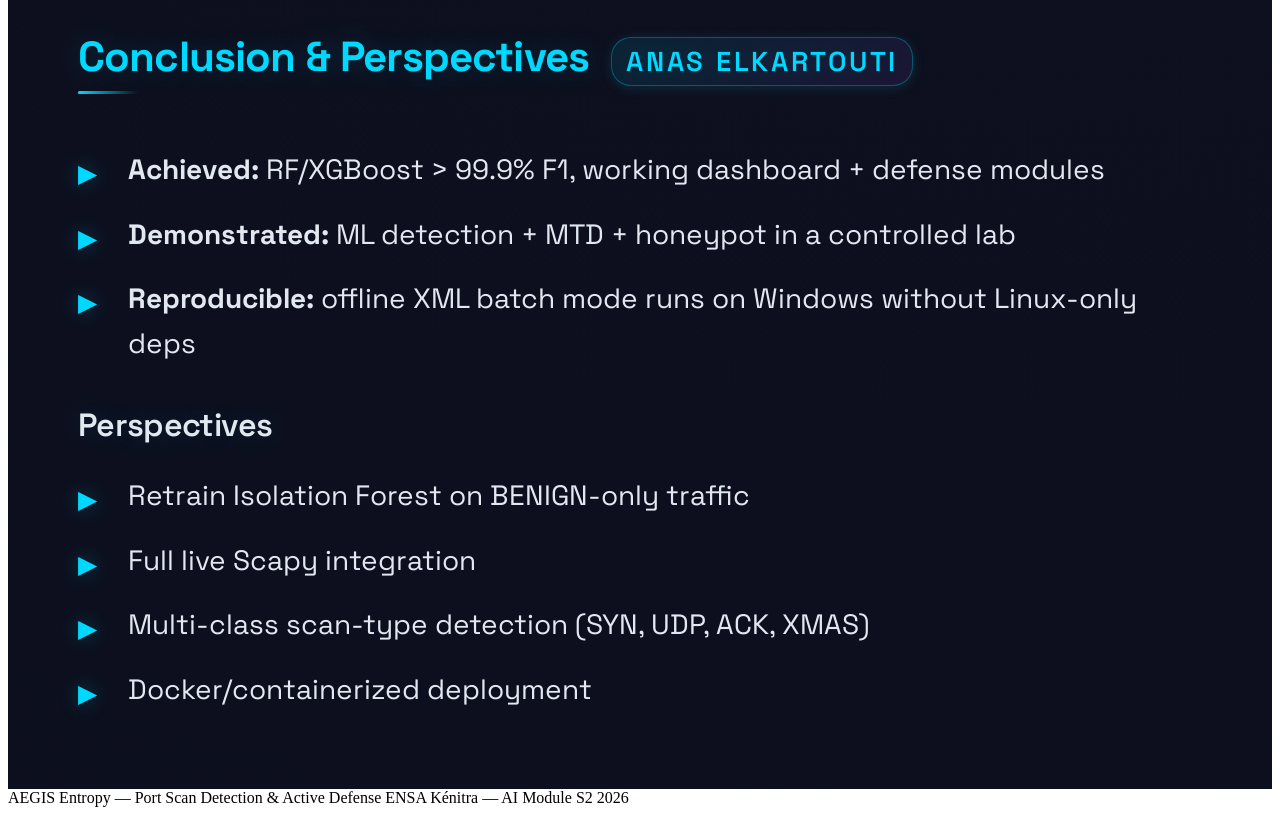
==== commit b10dfbfb: "Enhance presentation design: polished UI with glassmorphism, glow effects, and creative typography" ====
--- a/docs/presentation/index.html
+++ b/docs/presentation/index.html
@@ -5,7 +5,8 @@
     <meta name="viewport" content="width=device-width, initial-scale=1.0">
     <title>AEGIS Entropy — Presentation</title>
     <link rel="preconnect" href="https://fonts.googleapis.com">
-    <link href="https://fonts.googleapis.com/css2?family=Inter:wght@300;400;500;600;700&family=JetBrains+Mono:wght@400;500;700&display=swap" rel="stylesheet">
+    <link rel="preconnect" href="https://fonts.gstatic.com" crossorigin>
+    <link href="https://fonts.googleapis.com/css2?family=Space+Grotesk:wght@400;500;600;700&family=IBM+Plex+Sans:wght@300;400;500;600&family=Fira+Code:wght@400;500;600&display=swap" rel="stylesheet">
     <link rel="stylesheet" href="css/reveal.css">
     <link rel="stylesheet" href="css/custom.css">
 </head>
@@ -278,13 +279,44 @@
         Reveal.initialize({
             hash: true,
             slideNumber: 'c/t',
-            transition: 'slide',
+            transition: 'convex',
+            transitionSpeed: 'default',
+            backgroundTransition: 'fade',
             center: false,
             width: 1280,
             height: 720,
             margin: 0.04,
             progress: true,
             controls: true,
+            controlsTutorial: false,
+            controlsLayout: 'bottom-right',
+            progress: true,
+            history: true,
+            keyboard: true,
+            overview: true,
+            touch: true,
+            loop: false,
+            rtl: false,
+            shuffle: false,
+            fragments: true,
+            embedded: false,
+            help: true,
+            showNotes: false,
+            autoPlayMedia: null,
+            preloadIframes: null,
+            autoSlide: 0,
+            autoSlideStoppable: true,
+            autoSlideMethod: Reveal.navigateNext,
+            defaultTiming: 120,
+            mouseWheel: false,
+            hideAddressBar: true,
+            previewLinks: false,
+            viewDistance: 3,
+            parallaxBackgroundImage: '',
+            parallaxBackgroundSize: '',
+            parallaxBackgroundHorizontal: null,
+            parallaxBackgroundVertical: null,
+            display: 'block'
         });
     </script>
 </body>
--- a/docs/presentation/css/custom.css
+++ b/docs/presentation/css/custom.css
@@ -1,23 +1,30 @@
 :root {
-    --bg: #0b0f19;
-    --surface: #111827;
-    --surface2: #1a2332;
-    --border: #1e293b;
+    --bg: #0a0e1a;
+    --surface: rgba(17, 24, 39, 0.7);
+    --surface2: rgba(26, 35, 50, 0.8);
+    --border: rgba(30, 41, 59, 0.5);
     --text: #e2e8f0;
     --dim: #94a3b8;
-    --cyan: #22d3ee;
-    --green: #34d399;
-    --red: #f87171;
-    --amber: #fbbf24;
-    --purple: #a78bfa;
+    --cyan: #00d9ff;
+    --green: #00ff88;
+    --red: #ff3366;
+    --amber: #ffaa00;
+    --purple: #a855f7;
+    --glow-cyan: 0 0 20px rgba(0, 217, 255, 0.3);
+    --glow-green: 0 0 20px rgba(0, 255, 136, 0.3);
+    --glow-red: 0 0 20px rgba(255, 51, 102, 0.3);
 }
 
 .reveal {
-    font-family: 'Inter', -apple-system, BlinkMacSystemFont, 'Segoe UI', sans-serif;
+    font-family: 'Space Grotesk', 'IBM Plex Sans', -apple-system, sans-serif;
     font-size: 28px;
     font-weight: 400;
     color: var(--text);
     background: var(--bg);
+    background-image: 
+        radial-gradient(circle at 20% 50%, rgba(0, 217, 255, 0.03) 0%, transparent 50%),
+        radial-gradient(circle at 80% 80%, rgba(168, 85, 247, 0.03) 0%, transparent 50%),
+        radial-gradient(circle at 40% 20%, rgba(0, 255, 136, 0.02) 0%, transparent 50%);
 }
 
 .reveal .slides {
@@ -25,27 +32,75 @@
 }
 
 .reveal .slides section {
-    padding: 40px 60px;
+    padding: 50px 70px;
     height: 100%;
     box-sizing: border-box;
+    position: relative;
+}
+
+.reveal .slides section::before {
+    content: '';
+    position: absolute;
+    top: 0;
+    left: 0;
+    right: 0;
+    bottom: 0;
+    background: 
+        linear-gradient(135deg, transparent 0%, rgba(0, 217, 255, 0.01) 50%, transparent 100%);
+    pointer-events: none;
+    opacity: 0;
+    animation: slideGlow 8s ease-in-out infinite;
+}
+
+@keyframes slideGlow {
+    0%, 100% { opacity: 0; }
+    50% { opacity: 1; }
 }
 
 .reveal h1, .reveal h2, .reveal h3, .reveal h4 {
-    font-family: 'Inter', -apple-system, BlinkMacSystemFont, 'Segoe UI', sans-serif;
+    font-family: 'Space Grotesk', sans-serif;
     color: var(--cyan);
     text-transform: none;
-    letter-spacing: 0;
-    font-weight: 700;
-    margin-bottom: 0.6em;
-}
-
-.reveal h1 { font-size: 1.8em; }
-.reveal h2 { font-size: 1.4em; }
-.reveal h3 { font-size: 1.1em; color: var(--text); }
+    letter-spacing: -0.02em;
+    font-weight: 700;
+    margin-bottom: 0.8em;
+    text-shadow: 0 0 30px rgba(0, 217, 255, 0.2);
+}
+
+.reveal h1 { 
+    font-size: 2em; 
+    background: linear-gradient(135deg, var(--cyan) 0%, var(--purple) 100%);
+    -webkit-background-clip: text;
+    -webkit-text-fill-color: transparent;
+    background-clip: text;
+}
+
+.reveal h2 { 
+    font-size: 1.5em;
+    position: relative;
+    display: inline-block;
+}
+
+.reveal h2::after {
+    content: '';
+    position: absolute;
+    bottom: -8px;
+    left: 0;
+    width: 60px;
+    height: 3px;
+    background: linear-gradient(90deg, var(--cyan), transparent);
+    border-radius: 2px;
+}
+
+.reveal h3 { 
+    font-size: 1.15em; 
+    color: var(--text);
+    font-weight: 600;
+}
 
 .reveal p, .reveal li {
     color: var(--text);
-    line-height: 1.5;
+    line-height: 1.6;
 }
 
 .reveal ul {
@@ -55,8 +110,9 @@
 
 .reveal ul li {
     position: relative;
-    padding-left: 1.4em;
-    margin-bottom: 0.5em;
+    padding-left: 1.8em;
+    margin-bottom: 0.7em;
+    transition: transform 0.3s ease, opacity 0.3s ease;
 }
 
 .reveal ul li::before {
@@ -65,63 +121,96 @@
     left: 0;
     color: var(--cyan);
     font-weight: 700;
+    font-size: 1.2em;
+    text-shadow: var(--glow-cyan);
+    transition: transform 0.3s ease;
+}
+
+.reveal ul li:hover {
+    transform: translateX(4px);
+}
+
+.reveal ul li:hover::before {
+    transform: scale(1.2);
 }
 
 .reveal a {
     color: var(--cyan);
     text-decoration: none;
+    border-bottom: 1px solid transparent;
+    transition: border-color 0.3s ease, text-shadow 0.3s ease;
 }
 
 .reveal a:hover {
-    text-decoration: underline;
+    border-bottom-color: var(--cyan);
+    text-shadow: var(--glow-cyan);
 }
 
 .reveal table {
     width: 100%;
-    border-collapse: collapse;
+    border-collapse: separate;
+    border-spacing: 0;
     font-size: 0.75em;
-    margin-top: 1em;
+    margin-top: 1.2em;
+    background: var(--surface);
+    backdrop-filter: blur(10px);
+    border-radius: 12px;
+    overflow: hidden;
+    box-shadow: 0 8px 32px rgba(0, 0, 0, 0.3);
 }
 
 .reveal table th {
-    background: var(--surface2);
-    color: var(--cyan);
-    padding: 10px 12px;
+    background: linear-gradient(135deg, var(--surface2) 0%, rgba(0, 217, 255, 0.1) 100%);
+    color: var(--cyan);
+    padding: 14px 16px;
     text-align: left;
-    border-bottom: 2px solid var(--border);
-    font-weight: 600;
+    border-bottom: 2px solid var(--cyan);
+    font-weight: 700;
+    text-transform: uppercase;
+    letter-spacing: 0.05em;
+    font-size: 0.9em;
 }
 
 .reveal table td {
-    padding: 10px 12px;
+    padding: 12px 16px;
     border-bottom: 1px solid var(--border);
+    transition: background 0.3s ease;
+}
+
+.reveal table tr:hover td {
+    background: rgba(0, 217, 255, 0.05);
 }
 
 .reveal table tr:last-child td {
-    border-bottom: 2px solid var(--border);
+    border-bottom: none;
 }
 
 .reveal code {
-    font-family: 'JetBrains Mono', 'Fira Code', monospace;
-    background: var(--surface2);
-    color: var(--cyan);
-    padding: 2px 8px;
-    border-radius: 4px;
+    font-family: 'Fira Code', 'JetBrains Mono', monospace;
+    background: linear-gradient(135deg, var(--surface2) 0%, rgba(0, 217, 255, 0.05) 100%);
+    color: var(--cyan);
+    padding: 3px 10px;
+    border-radius: 6px;
     font-size: 0.85em;
+    border: 1px solid var(--border);
+    box-shadow: 0 2px 8px rgba(0, 0, 0, 0.2);
 }
 
 .reveal pre {
-    background: var(--surface);
-    border: 1px solid var(--border);
-    border-radius: 8px;
-    padding: 16px;
-    box-shadow: none;
+    background: linear-gradient(135deg, var(--surface) 0%, rgba(17, 24, 39, 0.9) 100%);
+    border: 1px solid var(--border);
+    border-radius: 12px;
+    padding: 20px;
+    box-shadow: 0 8px 32px rgba(0, 0, 0, 0.4), inset 0 1px 0 rgba(255, 255, 255, 0.05);
     font-size: 0.7em;
+    backdrop-filter: blur(10px);
 }
 
 .reveal pre code {
     background: transparent;
     padding: 0;
+    border: none;
+    box-shadow: none;
 }
 
 .reveal .center {
@@ -134,12 +223,30 @@
 
 .reveal .highlight {
     color: var(--cyan);
-}
-
-.reveal .success { color: var(--green); }
-.reveal .danger { color: var(--red); }
-.reveal .warning { color: var(--amber); }
-.reveal .muted { color: var(--dim); }
+    text-shadow: var(--glow-cyan);
+}
+
+.reveal .success { 
+    color: var(--green); 
+    text-shadow: var(--glow-green);
+    font-weight: 700;
+}
+
+.reveal .danger { 
+    color: var(--red); 
+    text-shadow: var(--glow-red);
+    font-weight: 700;
+}
+
+.reveal .warning { 
+    color: var(--amber);
+    font-weight: 600;
+}
+
+.reveal .muted { 
+    color: var(--dim);
+    font-style: italic;
+}
 
 .reveal .small {
     font-size: 0.75em;
@@ -147,54 +254,101 @@
 
 .reveal .role-tag {
     display: inline-block;
-    background: var(--surface2);
-    color: var(--cyan);
-    padding: 4px 12px;
-    border-radius: 4px;
+    background: linear-gradient(135deg, rgba(0, 217, 255, 0.1) 0%, rgba(168, 85, 247, 0.1) 100%);
+    color: var(--cyan);
+    padding: 6px 14px;
+    border-radius: 20px;
     font-size: 0.65em;
     font-weight: 600;
     margin-left: 12px;
     text-transform: uppercase;
-    letter-spacing: 1px;
+    letter-spacing: 0.1em;
+    border: 1px solid rgba(0, 217, 255, 0.3);
+    box-shadow: 0 2px 12px rgba(0, 217, 255, 0.15);
+    backdrop-filter: blur(8px);
 }
 
 .reveal .title-slide {
     text-align: center;
+    position: relative;
+}
+
+.reveal .title-slide::before {
+    content: '';
+    position: absolute;
+    top: 50%;
+    left: 50%;
+    transform: translate(-50%, -50%);
+    width: 600px;
+    height: 600px;
+    background: radial-gradient(circle, rgba(0, 217, 255, 0.08) 0%, transparent 70%);
+    pointer-events: none;
+    animation: pulse 4s ease-in-out infinite;
+}
+
+@keyframes pulse {
+    0%, 100% { opacity: 0.5; transform: translate(-50%, -50%) scale(1); }
+    50% { opacity: 1; transform: translate(-50%, -50%) scale(1.1); }
 }
 
 .reveal .title-slide h1 {
-    font-size: 2.2em;
-    margin-bottom: 0.3em;
-    letter-spacing: 2px;
+    font-size: 2.5em;
+    margin-bottom: 0.4em;
+    letter-spacing: -0.03em;
+    animation: fadeInUp 1s ease-out;
 }
 
 .reveal .title-slide .subtitle {
     color: var(--dim);
-    font-size: 0.9em;
-    margin-bottom: 2em;
+    font-size: 1em;
+    margin-bottom: 2.5em;
+    font-weight: 300;
+    animation: fadeInUp 1s ease-out 0.2s backwards;
+}
+
+@keyframes fadeInUp {
+    from {
+        opacity: 0;
+        transform: translateY(20px);
+    }
+    to {
+        opacity: 1;
+        transform: translateY(0);
+    }
 }
 
 .reveal .title-slide .team {
     display: grid;
     grid-template-columns: repeat(2, 1fr);
-    gap: 12px 40px;
-    max-width: 700px;
+    gap: 16px 40px;
+    max-width: 750px;
     margin: 0 auto;
     text-align: left;
-    font-size: 0.75em;
+    font-size: 0.8em;
+    animation: fadeInUp 1s ease-out 0.4s backwards;
 }
 
 .reveal .title-slide .team div {
-    background: var(--surface);
-    padding: 12px 16px;
-    border-radius: 8px;
-    border: 1px solid var(--border);
+    background: linear-gradient(135deg, var(--surface) 0%, rgba(0, 217, 255, 0.05) 100%);
+    padding: 16px 20px;
+    border-radius: 12px;
+    border: 1px solid var(--border);
+    backdrop-filter: blur(10px);
+    box-shadow: 0 4px 20px rgba(0, 0, 0, 0.3);
+    transition: transform 0.3s ease, box-shadow 0.3s ease;
+}
+
+.reveal .title-slide .team div:hover {
+    transform: translateY(-2px);
+    box-shadow: 0 8px 32px rgba(0, 217, 255, 0.15);
 }
 
 .reveal .title-slide .team strong {
     color: var(--cyan);
     display: block;
-    margin-bottom: 4px;
+    margin-bottom: 6px;
+    font-size: 1.1em;
+    text-shadow: var(--glow-cyan);
 }
 
 .reveal .footer-bar {
@@ -204,12 +358,13 @@
     width: 100%;
     display: flex;
     justify-content: space-between;
-    padding: 12px 40px;
-    font-size: 0.55em;
+    padding: 14px 50px;
+    font-size: 0.6em;
     color: var(--dim);
-    background: var(--bg);
+    background: linear-gradient(180deg, transparent 0%, rgba(10, 14, 26, 0.95) 100%);
     border-top: 1px solid var(--border);
     z-index: 10;
+    backdrop-filter: blur(10px);
 }
 
 .reveal .progress {
@@ -218,52 +373,109 @@
 }
 
 .reveal .progress span {
-    background: var(--cyan);
+    background: linear-gradient(90deg, var(--cyan), var(--purple));
+    box-shadow: 0 0 10px rgba(0, 217, 255, 0.5);
 }
 
 .reveal .controls {
     color: var(--cyan);
 }
 
+.reveal .controls button {
+    transition: transform 0.2s ease, filter 0.2s ease;
+}
+
+.reveal .controls button:hover {
+    transform: scale(1.1);
+    filter: drop-shadow(0 0 8px var(--cyan));
+}
+
 .reveal section img {
     border: 1px solid var(--border);
-    border-radius: 8px;
+    border-radius: 12px;
     max-height: 360px;
-    background: var(--surface);
-    padding: 8px;
+    background: linear-gradient(135deg, var(--surface) 0%, rgba(17, 24, 39, 0.8) 100%);
+    padding: 12px;
+    box-shadow: 0 8px 32px rgba(0, 0, 0, 0.4);
+    backdrop-filter: blur(10px);
+    transition: transform 0.3s ease, box-shadow 0.3s ease;
+}
+
+.reveal section img:hover {
+    transform: scale(1.02);
+    box-shadow: 0 12px 48px rgba(0, 217, 255, 0.15);
 }
 
 .reveal .two-col {
     display: grid;
     grid-template-columns: 1fr 1fr;
-    gap: 40px;
-    align-items: center;
+    gap: 50px;
+    align-items: start;
+}
+
+.reveal .two-col > div {
+    background: linear-gradient(135deg, var(--surface) 0%, rgba(0, 217, 255, 0.03) 100%);
+    padding: 24px;
+    border-radius: 16px;
+    border: 1px solid var(--border);
+    backdrop-filter: blur(10px);
+    box-shadow: 0 4px 20px rgba(0, 0, 0, 0.2);
 }
 
 .reveal .metric-row {
     display: grid;
     grid-template-columns: repeat(3, 1fr);
-    gap: 16px;
-    margin-top: 1em;
+    gap: 20px;
+    margin-top: 1.2em;
 }
 
 .reveal .metric {
-    background: var(--surface);
-    border: 1px solid var(--border);
-    border-radius: 8px;
-    padding: 16px;
+    background: linear-gradient(135deg, var(--surface) 0%, rgba(0, 217, 255, 0.05) 100%);
+    border: 1px solid var(--border);
+    border-radius: 16px;
+    padding: 20px;
     text-align: center;
+    backdrop-filter: blur(10px);
+    box-shadow: 0 8px 32px rgba(0, 0, 0, 0.3);
+    transition: transform 0.3s ease, box-shadow 0.3s ease;
+    position: relative;
+    overflow: hidden;
+}
+
+.reveal .metric::before {
+    content: '';
+    position: absolute;
+    top: 0;
+    left: 0;
+    right: 0;
+    height: 2px;
+    background: linear-gradient(90deg, transparent, var(--cyan), transparent);
+    opacity: 0;
+    transition: opacity 0.3s ease;
+}
+
+.reveal .metric:hover {
+    transform: translateY(-4px);
+    box-shadow: 0 12px 48px rgba(0, 217, 255, 0.2);
+}
+
+.reveal .metric:hover::before {
+    opacity: 1;
 }
 
 .reveal .metric .value {
-    font-size: 1.6em;
-    font-weight: 700;
-    color: var(--cyan);
-    font-family: 'JetBrains Mono', monospace;
+    font-size: 1.8em;
+    font-weight: 700;
+    color: var(--cyan);
+    font-family: 'Fira Code', monospace;
+    text-shadow: var(--glow-cyan);
+    margin-bottom: 8px;
 }
 
 .reveal .metric .label {
-    font-size: 0.65em;
+    font-size: 0.7em;
     color: var(--dim);
-    margin-top: 6px;
-}
+    text-transform: uppercase;
+    letter-spacing: 0.1em;
+    font-weight: 500;
+}
